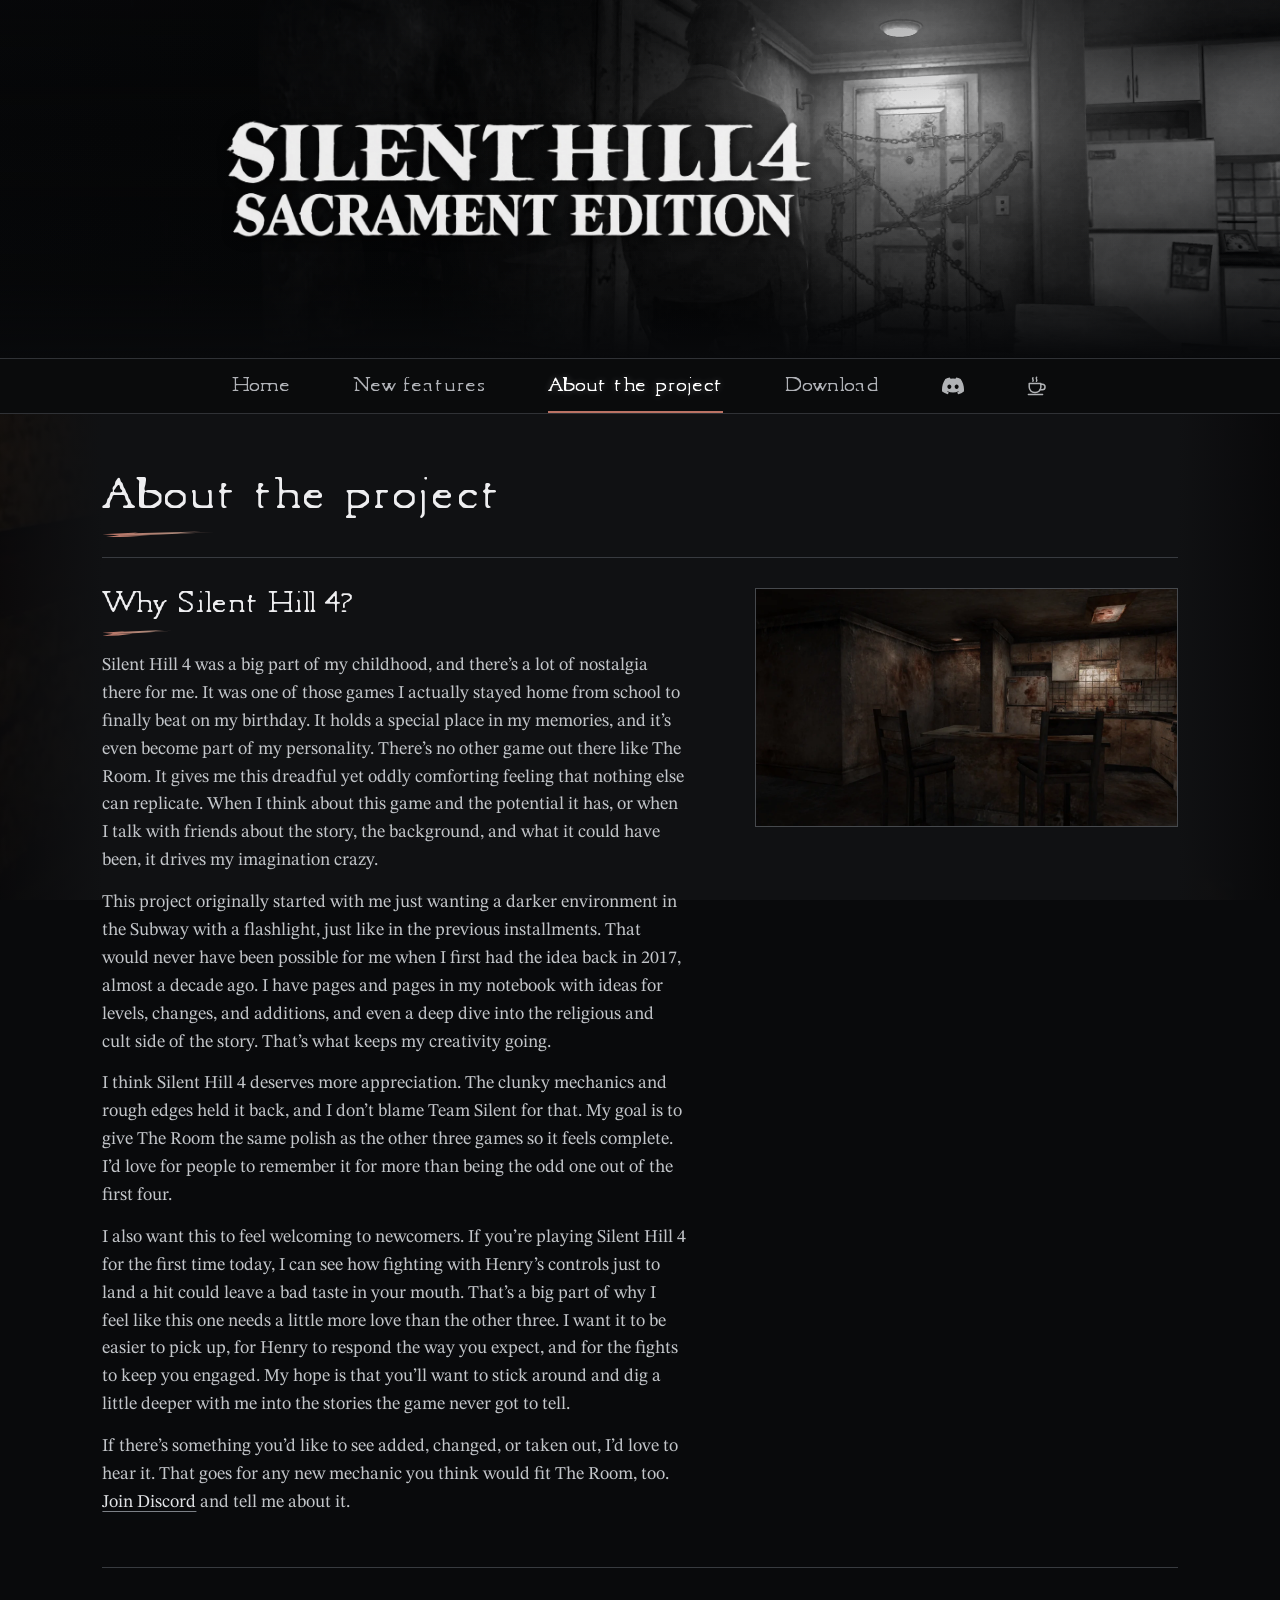
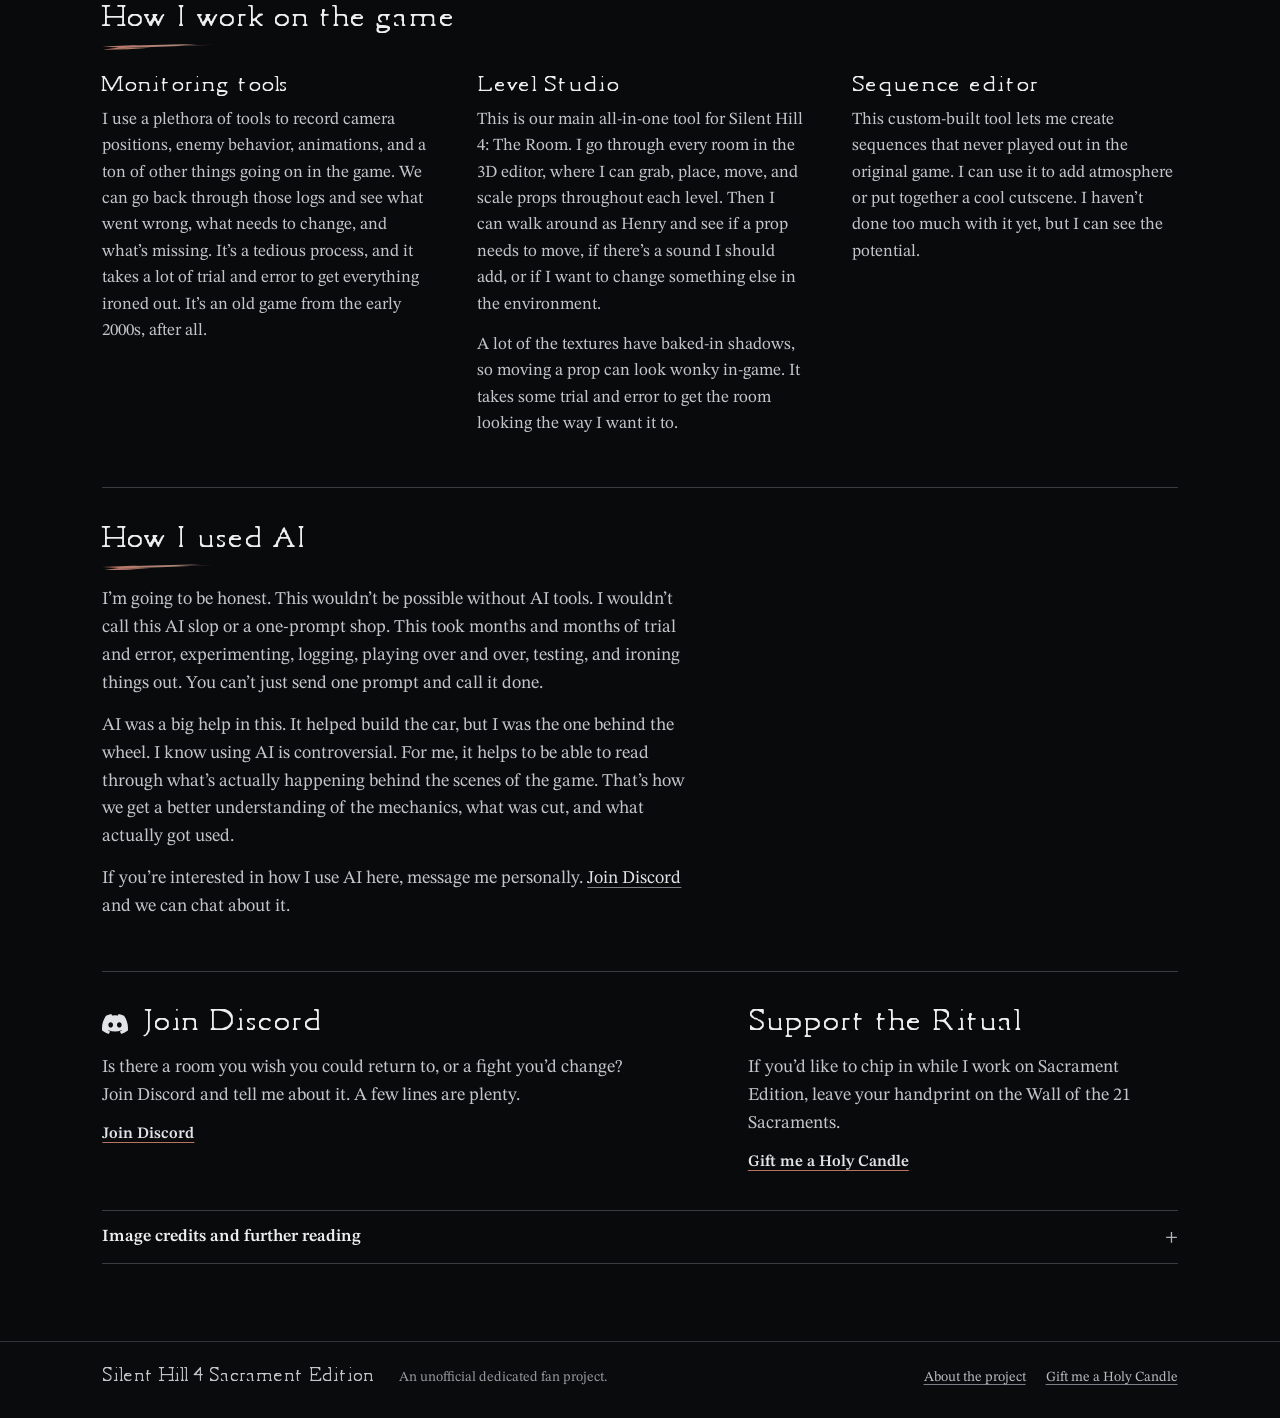
==== about.html @ 4721c33b "Publish responsive feature layouts, Christmas release date and footer links" ====
<!doctype html>
<html lang="en">
<head>
  <meta charset="utf-8">
  <meta name="viewport" content="width=device-width, initial-scale=1">
  <meta name="color-scheme" content="dark">
  <meta name="theme-color" content="#090a0c">
  <meta name="description" content="The creator’s notes on making Sacrament Edition, building Level Studio, and directing the project.">
  <title>About the project — Silent Hill 4 Sacrament Edition</title>
  <link rel="icon" href="assets/icon.png" type="image/png">
  <link rel="preload" href="assets/sh4-menu.woff2" as="font" type="font/woff2" crossorigin>
  <link rel="stylesheet" href="styles.css">
</head>
<body class="inner-page">
  <a class="skip" href="#main">Skip to content</a>
  <header class="mast">
    <div class="banner"><div class="banner-photo" aria-hidden="true"><img src="assets/door-source.webp" alt="" width="1920" height="1080" fetchpriority="high"></div>
      <a class="identity" href="index.html" aria-label="Silent Hill 4 Sacrament Edition home"><img class="title-logo" src="assets/title.webp" alt="Silent Hill 4 Sacrament Edition" width="1300" height="269"></a>
    </div>
    <nav class="top-nav" aria-label="Main navigation"><div class="wrap menu">
        <a href="index.html">Home</a>
        <a href="features.html">New features</a>
        <a href="about.html" aria-current="page">About<span class="optional">&nbsp;the project</span></a>
        <a href="download.html">Download</a>
        <a class="discord-shortcut" href="https://discord.gg/ubzuQQMsM7" aria-label="Join Discord" title="Join Discord" target="_blank" rel="noopener"><img src="assets/discord.svg" alt="" width="22" height="22"></a>
        <a class="discord-shortcut" href="https://buymeacoffee.com/sh4se" aria-label="Gift me a Holy Candle" title="Gift me a Holy Candle" target="_blank" rel="noopener"><img src="assets/coffee.svg" alt="" width="22" height="22"></a>
    </div></nav>
  </header>
<main class="content wrap" id="main" tabindex="-1">
  <header class="page-heading"><h1>About the project</h1></header>
  <section class="about-opening">
    <div><h2>Why Silent Hill 4?</h2>
      <p>Silent Hill 4 was a big part of my childhood, and there’s a lot of nostalgia there for me. It was one of those games I actually stayed home from school to finally beat on my birthday. It holds a special place in my memories, and it’s even become part of my personality. There’s no other game out there like The Room. It gives me this dreadful yet oddly comforting feeling that nothing else can replicate. When I think about this game and the potential it has, or when I talk with friends about the story, the background, and what it could have been, it drives my imagination crazy.</p>
      <p>This project originally started with me just wanting a darker environment in the Subway with a flashlight, just like in the previous installments. That would never have been possible for me when I first had the idea back in 2017, almost a decade ago. I have pages and pages in my notebook with ideas for levels, changes, and additions, and even a deep dive into the religious and cult side of the story. That’s what keeps my creativity going.</p>
      <p>I think Silent Hill 4 deserves more appreciation. The clunky mechanics and rough edges held it back, and I don’t blame Team Silent for that. My goal is to give The Room the same polish as the other three games so it feels complete. I’d love for people to remember it for more than being the odd one out of the first four.</p>
      <p>I also want this to feel welcoming to newcomers. If you’re playing Silent Hill 4 for the first time today, I can see how fighting with Henry’s controls just to land a hit could leave a bad taste in your mouth. That’s a big part of why I feel like this one needs a little more love than the other three. I want it to be easier to pick up, for Henry to respond the way you expect, and for the fights to keep you engaged. My hope is that you’ll want to stick around and dig a little deeper with me into the stories the game never got to tell.</p>
      <p>If there’s something you’d like to see added, changed, or taken out, I’d love to hear it. That goes for any new mechanic you think would fit The Room, too. <a href="https://discord.gg/ubzuQQMsM7" target="_blank" rel="noopener">Join Discord</a> and tell me about it.</p>
    </div>
    <figure><a class="enlarge" href="assets/interior.webp" title="Open larger image"><img src="assets/interior.webp" alt="A kitchen chair stands empty in Henry’s apartment." width="1280" height="720"></a></figure>
  </section>
  <section class="about-tools"><h2>How I work on the game</h2>
    <div class="tool-columns">
      <div><h3>Monitoring tools</h3>
        <p>I use a plethora of tools to record camera positions, enemy behavior, animations, and a ton of other things going on in the game. We can go back through those logs and see what went wrong, what needs to change, and what’s missing. It’s a tedious process, and it takes a lot of trial and error to get everything ironed out. It’s an old game from the early 2000s, after all.</p>
      </div>
      <div><h3>Level Studio</h3>
        <p>This is our main all-in-one tool for Silent Hill 4: The Room. I go through every room in the 3D editor, where I can grab, place, move, and scale props throughout each level. Then I can walk around as Henry and see if a prop needs to move, if there’s a sound I should add, or if I want to change something else in the environment.</p>
        <p>A lot of the textures have baked-in shadows, so moving a prop can look wonky in-game. It takes some trial and error to get the room looking the way I want it to.</p>
      </div>
      <div><h3>Sequence editor</h3>
        <p>This custom-built tool lets me create sequences that never played out in the original game. I can use it to add atmosphere or put together a cool cutscene. I haven’t done too much with it yet, but I can see the potential.</p>
      </div>
    </div>
  </section>
  <section class="ai-note" id="how-i-used-ai"><h2>How I used AI</h2>
    <p>I’m going to be honest. This wouldn’t be possible without AI tools. I wouldn’t call this AI slop or a one-prompt shop. This took months and months of trial and error, experimenting, logging, playing over and over, testing, and ironing things out. You can’t just send one prompt and call it done.</p>
    <p>AI was a big help in this. It helped build the car, but I was the one behind the wheel. I know using AI is controversial. For me, it helps to be able to read through what’s actually happening behind the scenes of the game. That’s how we get a better understanding of the mechanics, what was cut, and what actually got used.</p>
    <p>If you’re interested in how I use AI here, message me personally. <a href="https://discord.gg/ubzuQQMsM7" target="_blank" rel="noopener">Join Discord</a> and we can chat about it.</p>
  </section>
  <div class="community">
    <section id="discord" aria-labelledby="discord-heading" tabindex="-1">
      <h2 id="discord-heading"><img src="assets/discord.svg" alt="" width="26" height="26">Join Discord</h2>
      <p>Is there a room you wish you could return to, or a fight you’d change? Join Discord and tell me about it. A few lines are plenty.</p>
      <p class="link-status"><a href="https://discord.gg/ubzuQQMsM7" target="_blank" rel="noopener">Join Discord</a></p>
    </section>
    <section id="coffee" aria-labelledby="coffee-heading" tabindex="-1">
      <h2 id="coffee-heading">Support the Ritual</h2>
      <p>If you’d like to chip in while I work on Sacrament Edition, leave your handprint on the Wall of the 21 Sacraments.</p>
      <p class="link-status"><a href="https://buymeacoffee.com/sh4se" target="_blank" rel="noopener">Gift me a Holy Candle</a></p>
    </section>
  </div>
  <details class="credits"><summary>Image credits and further reading</summary><p>The photograph of Henry at the chained door and the keys used in the browser icon come from the <a href="https://www.silenthillmemories.net/sh4/walkthrough_01_room_302_en.htm" target="_blank" rel="noopener">Silent Hill Memories Room 302 archive</a> and its <a href="https://www.silenthillmemories.net/sh4/items_en.htm" target="_blank" rel="noopener">item collection</a>. The project supplied the title logo, menu lettering, gameplay captures, and development renders.</p><p>Akihiro Imamura and Akira Yamaoka discuss the missing mid-level bosses, the ghosts, melee combat and an early HUD layout in <a href="https://www.silenthillmemories.net/sh4/post_mortem_en.htm" target="_blank" rel="noopener">their March 2005 postmortem for Game Developer</a>.</p></details>
</main>
  <footer class="footer"><div class="wrap"><p>Silent Hill 4 Sacrament Edition</p><p>An unofficial dedicated fan project.</p><div class="footer-links"><a href="about.html">About the project</a><a href="https://buymeacoffee.com/sh4se" target="_blank" rel="noopener">Gift me a Holy Candle</a></div></div></footer>
<dialog class="photo-viewer" aria-label="Enlarged screenshot">
    <form method="dialog"><button autofocus aria-label="Close image preview">Close &times;</button></form>
    <img alt="">
  </dialog>
  <script src="photo-viewer.js"></script>
</body>
</html>
---- styles.css ----
@font-face {
  font-family: "SH4 Menu";
  src: url("assets/sh4-menu.woff2") format("woff2");
  font-style: normal;
  font-weight: 400;
  font-display: swap;
}
@font-face {
  font-family: "STIX Two Text";
  src: url("assets/stix-two-text.woff2") format("woff2");
  font-style: normal;
  font-weight: 400 700;
  font-display: swap;
}
:root {
  --black: #090a0c;
  --ground: #101113;
  --text: #c2c5c9;
  --white: #eeeef0;
  --muted: #a2a6ac;
  --line: #383b40;
  --focus: #d6e2f1;
  --menu: "SH4 Menu", "STIX Two Text", Georgia, serif;
  --reading: "STIX Two Text", Georgia, "Times New Roman", serif;
  color-scheme: dark;
  scrollbar-color: #686b71 #141517;
}
*, *::after, *::before { box-sizing: border-box; }
html { scroll-padding-block-start: 18px; background: var(--black); }
body { background: var(--ground); color: var(--text); margin: 0; font: 400 18px/1.55 var(--reading); font-synthesis: none; }
h1, h2, h3, h4, p, figure { margin: 0; }
h1, h2, h3, h4, .menu, .menu-heading, .thumbnails span { color: var(--white); font-family: var(--menu); font-style: normal; font-weight: 400; }
h1 { font-size: clamp(31px,3.25vw,45px); line-height: 1.22; }
h2 { font-size: clamp(24px,2.15vw,30px); line-height: 1.27; }
h3 { font-size: 21px; line-height: 1.35; }
p + p { margin-top: 14px; }
a { color: #e1e3e6; text-underline-offset: .22em; text-decoration-color: #7c8086; }
a:hover, summary:hover { color: white; text-decoration-color: #f5f6f7; }
a, summary { cursor: pointer; }
a:focus-visible, summary:focus-visible { outline: 2px solid var(--focus); outline-offset: 4px; }
main:focus { outline: none; }
img { display: block; max-width: 100%; }
::selection { background: #c9ccd1; color: #111214; }
.wrap { width: min(1150px, calc(100% - clamp(38px,10vw,150px))); margin-inline: auto; }
.skip { position: absolute; z-index: 5; top: -80px; left: 12px; padding: 9px 18px; background: var(--white); color: var(--black); }
.skip:focus { top: 10px; }
.mast { background: var(--black); }
.banner { isolation: isolate; overflow: hidden; position: relative; display: grid; place-items: center; height: clamp(295px,28vw,420px); background: #090a0b; }
.banner::before, .banner::after, .banner-photo { position: absolute; inset: 0; pointer-events: none; z-index: -1; }
.banner::before { content: ""; background: center 49% / cover url("assets/interior.webp"); filter: grayscale(1) contrast(1.18) brightness(.53); opacity: .68; }
.banner-photo { inset: 0 -2% 0 33%; mask-image: linear-gradient(90deg,transparent,black 24%); }
.banner-photo img { width: 100%; height: 100%; object-fit: cover; object-position: 51% 47%; filter: grayscale(1) contrast(1.11) brightness(1.31); }
.banner::after { content: ""; background: linear-gradient(0deg,#08090b 0%,rgba(8,9,11,.23) 21%,transparent 63%,rgba(8,9,11,.29)), linear-gradient(90deg,rgba(7,8,10,.73),rgba(8,9,11,.24) 34%,rgba(7,8,10,.05) 74%,rgba(8,9,11,.48)); }
.identity { display: block; width: min(46%,610px); margin-right: 19%; line-height: 0; }
.title-logo { width: 100%; height: auto; opacity: .94; filter: drop-shadow(0 2px 7px #000); }
.top-nav { background: #0a0b0c; border-block: 1px solid #303236; }
.menu { min-height: 54px; display: flex; justify-content: center; align-items: stretch; column-gap: clamp(10px,3vw,55px); }
.menu a { position: relative; display: flex; align-items: center; justify-content: center; text-align: center; padding: 6px 12px; color: #b0b2b7; font-size: 19px; line-height: 1.25; text-decoration: none; white-space: nowrap; }
.menu a:hover, .menu a[aria-current] { color: #fff; text-shadow: 0 0 7px #d7d9de55; }
.menu a[aria-current]::after { position: absolute; content: ""; bottom: 0; left: 12px; right: 12px; height: 2px; background: #c9ccd0; }
.menu .discord-shortcut { padding-inline: 12px; }
.discord-shortcut img { opacity: .78; }
.discord-shortcut:hover img, .discord-shortcut:focus-visible img { opacity: 1; }
.content { padding-block: clamp(34px,4.4vw,66px) clamp(50px,6vw,94px); }
.overview, .about-opening, .release { display: grid; grid-template-columns: minmax(0,1.16fr) minmax(0,.84fr); gap: clamp(36px,5.3vw,88px); align-items: start; }
.overview h2, .about-opening h2, .release h2, .ai-note h2, .faq h2 { margin-bottom: 16px; }
.overview figure { margin-top: 2px; }
.overview p, .about-opening p, .release p, .ai-note p, .page-heading p { max-width: 66ch; }
figure img, .thumbnails img { background: #17181a; border: 1px solid #46494d; width: 100%; height: auto; object-fit: cover; }
figcaption { color: var(--muted); font-size: 14px; line-height: 1.4; padding-top: 8px; }
.room-shot img { aspect-ratio: 1.63; }
.page-links { display: flex; flex-wrap: wrap; gap: 5px 22px; margin-top: 17px; }
.page-links a { display: inline-flex; min-height: 34px; align-items: center; font-size: 16px; }
.home-index, .about-tools, .ai-note, .faq { border-top: 1px solid var(--line); margin-top: clamp(34px,3.9vw,58px); padding-top: clamp(23px,2.7vw,40px); }
.home-index h2, .about-tools h2 { margin-bottom: 21px; }
.thumbnails { display: grid; grid-template-columns: repeat(3,minmax(0,1fr)); gap: clamp(15px,2.3vw,36px); }
.thumbnails a { text-decoration: none; }
.thumbnails img { aspect-ratio: 1.95; }
.thumbnails span { display: inline-block; margin-top: 9px; font-size: 21px; line-height: 1.3; }
.thumbnails a:hover img { border-color: #c2c6ca; }
.thumbnails a:hover span { text-decoration: underline; text-underline-offset: .23em; }
.page-heading { border-bottom: 1px solid var(--line); margin-bottom: 30px; padding-bottom: 20px; }
.page-heading p { margin-top: 12px; }
.archive-layout { display: grid; grid-template-columns: minmax(147px,190px) minmax(0,1fr); gap: clamp(33px,4.5vw,72px); }
.chapter-nav { position: sticky; top: 20px; max-height: calc(100vh - 40px); overflow-y: auto; border-right: 1px solid var(--line); padding: 5px 17px 5px 5px; }
.menu-heading { font-size: 20px; margin-bottom: 7px; }
.chapter-nav a { display: block; padding: 5px 0; color: #bcbfc4; font-size: 16px; }
.chapter-nav a:hover { color: white; }
.feature-chapter + .feature-chapter { margin-top: 33px; padding-top: 30px; border-top: 1px solid var(--line); }
.feature-chapter h2 { margin-bottom: 20px; }
.chapter-intro { max-width: 66ch; margin-bottom: 22px; }
#worlds .feature-lead:last-child { margin-bottom: 0; }
.feature-entries + .feature-entries { margin-top: 22px; }
.feature-lead, .feature-entries { display: grid; grid-template-columns: repeat(2,minmax(0,1fr)); gap: 22px clamp(24px,2.7vw,40px); align-items: start; }
.feature-lead { margin-bottom: 22px; }
.lead-copy .feature-item + .feature-item { margin-top: 20px; }
.feature-item h3, .feature-item h4 { margin-bottom: 6px; font-size: 19px; line-height: 1.35; }
.boss-group > h3 { margin-bottom: 14px; }
.boss-group + .boss-group { margin-top: 26px; }
.upcoming-fights > p { margin-bottom: 8px; font-size: 17px; }
.planned-fight { display: flex; flex-wrap: wrap; align-items: baseline; justify-content: space-between; gap: 2px 12px; border-top: 1px solid var(--line); padding-block: 6px; }
.planned-fight h4 { font-size: 18px; line-height: 1.35; }
.planned-fight p { color: var(--muted); font-size: 15px; }
.discord-callout { max-width: 56ch; margin-top: 14px; padding: 14px 16px; background: #17191c; border-block: 1px solid var(--line); }
.discord-callout p { font-size: 17px; }
.discord-callout a { display: inline-flex; gap: 9px; align-items: center; min-height: 44px; font: 18px/1.3 var(--menu); }
.discord-callout a img { flex: none; }
.discord-callout small { display: block; color: var(--muted); font-size: 14px; }
.feature-quote { margin: 16px 0 0; padding: 10px 14px; border-left: 2px solid #747982; background: #141619; }
.feature-quote blockquote { margin: 0; }
.feature-quote figcaption { padding-top: 6px; }
h3 + .feature-quote { margin-top: 0; margin-bottom: 10px; }
.feature-item p, .upcoming-list { font-size: 17px; }
.feature-item .feature-source { margin-top: 9px; color: var(--muted); font-size: 16px; }
.feature-item .shot { margin-top: 14px; }
.shot img { aspect-ratio: 1.8; }
#story h3 + .shot { margin: 10px 0 14px; }
.feature-chapter .shot + .feature-quote, .feature-chapter .shot + details { margin-top: 14px; }
#classic .shot img { aspect-ratio: auto; }
@media (min-width: 961px) {
  #menus-and-hud .feature-lead > .shot { grid-column: 2; grid-row: 1 / span 2; }
}
#final-boss .shot img { object-position: 59% center; }
#eileen .shot img { object-position: 70% center; }
.upcoming-list { margin: 0; padding-left: 1.25em; }
.upcoming-list li + li { margin-top: 7px; }
.tool-columns { display: grid; grid-template-columns: repeat(3,minmax(0,1fr)); gap: clamp(25px,3.8vw,62px); }
.tool-columns h3 { margin-bottom: 8px; }
.tool-columns p { font-size: 17px; }
.community { display: grid; grid-template-columns: minmax(0,1.15fr) minmax(0,.85fr); gap: clamp(28px,5vw,76px); margin-top: clamp(34px,3.9vw,58px); padding-top: clamp(23px,2.7vw,40px); border-top: 1px solid var(--line); }
.community section { scroll-margin-top: 16px; }
.community section:focus-visible { outline: 1px solid var(--focus); outline-offset: 6px; }
.community h2 { display: flex; align-items: center; gap: 13px; margin-bottom: 13px; }
.community h2 img { flex: none; }
.community p { max-width: 60ch; }
.community .link-status { color: var(--muted); font-size: 16px; margin-top: 12px; }
.credits { margin-top: 35px; }
details { border-top: 1px solid var(--line); }
details:last-child { border-bottom: 1px solid var(--line); }
summary { display: flex; align-items: center; justify-content: space-between; gap: 19px; padding: 13px 0; color: var(--white); list-style: none; font-size: 17px; }
summary::-webkit-details-marker { display: none; }
summary::after { content: "+"; font: 18px/1 var(--reading); color: #b3b8be; }
details[open] > summary::after { content: "−"; }
details p { max-width: 75ch; margin-top: 0; margin-bottom: 15px; }
.faq { max-width: 790px; }
.footer { border-top: 1px solid #303236; background: #0a0b0c; color: #96999f; }
.footer .wrap { padding-block: 23px 29px; display: flex; flex-wrap: wrap; align-items: baseline; gap: 5px 25px; font-size: 14px; }
.footer p:first-child { font: 17px/1.35 var(--menu); color: #c3c5ca; }
.footer p { margin: 0; }
.footer-links { display: flex; flex-wrap: wrap; column-gap: 20px; margin-left: auto; }
.footer a { color: #b8bac0; }
@media (min-width: 1700px) {
  .banner-photo { inset-inline: 31% 4%; mask-image: linear-gradient(90deg,transparent,black 20%,black 84%,transparent); }
}
@media (max-width: 960px) {
  .archive-layout { grid-template-columns: 155px minmax(0,1fr); gap: 30px; }
  .feature-lead, .feature-entries { grid-template-columns: 1fr; gap: 18px; }
  .feature-chapter .shot { width: 100%; }
  .overview, .about-opening, .release { gap: 32px; }
}
@media (max-width: 700px) {
  body { font-size: 17px; }
  .wrap { width: calc(100% - 38px); }
  .banner { height: clamp(215px,46vw,310px); }
  .banner-photo { inset-inline: 2% -5%; mask-image: linear-gradient(90deg,transparent,black 23%); }
  .banner-photo img { object-position: 52% 36%; }
  .banner::after { background: linear-gradient(0deg,#08090b 1%,rgba(8,9,11,.69) 26%,transparent 77%),linear-gradient(90deg,rgba(8,9,11,.5),transparent 84%); }
  .identity { width: min(75%,395px); margin: 0; align-self: end; margin-bottom: 28px; }
  .menu { width: calc(100% - 22px); min-height: 48px; column-gap: 2px; justify-content: space-evenly; }
  .menu a { font-size: 15.5px; padding-inline: 5px; }
  .menu a[aria-current]::after { left: 4px; right: 4px; }
  .menu .optional { display: none; }
  .menu .discord-shortcut { min-width: 30px; padding-inline: 3px; }
  .discord-shortcut img { width: 19px; height: 19px; }
  .content { padding-top: 29px; }
  .overview, .about-opening, .release, .tool-columns { grid-template-columns: 1fr; gap: 22px; }
  .room-shot, .about-opening figure, .release figure { max-width: 530px; }
  .room-shot img { aspect-ratio: 1.79; }
  .thumbnails { grid-template-columns: 1fr; gap: 15px; }
  .thumbnails a { display: flex; align-items: center; gap: 14px; }
  .thumbnails img { width: 38%; max-width: 175px; }
  .thumbnails span { margin-top: 0; font-size: 20px; }
  .community { grid-template-columns: 1fr; gap: 23px; }
  .community section + section { border-top: 1px solid var(--line); padding-top: 23px; }
  .archive-layout { display: block; }
  .chapter-nav { position: static; max-height: none; overflow: visible; display: grid; grid-template-columns: repeat(2,minmax(0,1fr)); gap: 0 14px; border: 0; border-bottom: 1px solid var(--line); padding: 0 0 13px; margin-bottom: 23px; }
  .menu-heading { grid-column: 1 / -1; margin-bottom: 3px; }
  .chapter-nav a { min-height: 34px; line-height: 1.35; }
  .page-heading { margin-bottom: 22px; }
  .about-tools, .home-index, .ai-note, .faq { margin-top: 29px; }
  .footer .wrap { display: block; }
  .footer p + p { margin: 4px 0; }
  .footer a { display: inline-flex; padding-block: 5px; }
}
@media (max-width: 389px) {
  .menu { width: calc(100% - 8px); column-gap: 0; }
  .menu a { font-size: 13px; padding-inline: 2px; }
}
@media (forced-colors: active) {
  :root { scrollbar-color: auto; }
  .banner { forced-color-adjust: none; }
  .menu a[aria-current] { outline: 1px solid LinkText; }
}

.enlarge { display: block; cursor: zoom-in; }
.enlarge:focus-visible { outline: 2px solid currentColor; outline-offset: 3px; }
.arena-gallery { margin-top: 14px; display: grid; grid-template-columns: repeat(2, minmax(0, 1fr)); gap: 10px; }
.arena-gallery .shot { margin: 0; }
.arena-gallery .shot:first-child { grid-column: 1 / -1; }

.photo-viewer { position: fixed; inset: 0; margin: auto; padding: 0; border: 0; background: transparent; color: #eee; max-width: 96vw; max-height: 96vh; }
.photo-viewer::backdrop { background: rgba(3, 4, 5, .94); }
.photo-viewer img { display: block; width: auto; height: auto; max-width: 94vw; max-height: calc(92vh - 48px); object-fit: contain; }
.photo-viewer form { display: flex; justify-content: flex-end; margin: 0; }
.photo-viewer button { cursor: pointer; background: #141517; color: #eee; font: inherit; padding: 8px 16px; border: 1px solid #747478; min-height: 44px; }
html:has(.photo-viewer[open]) { overflow: hidden; }

@media (min-width: 961px) {
  #combat #weapon-upgrades { grid-column: 1; grid-row: 2; }
  #combat #shotgun { grid-column: 2; grid-row: 1; }
}

/* Echo the candlelit hallway in the margins while keeping the text on solid ground. */
:root { --ritual: #ba7264; }
.content h1, .content h2, .thumbnails span { text-wrap: balance; }
.page-links a, .community p a, .feature-source a, summary { font-weight: 600; }
.page-links a, .community p a, .feature-source a {
  text-decoration-color: var(--ritual);
  text-decoration-thickness: .09em;
}
.page-heading h1::after,
.content :is(.overview, .home-index, .feature-chapter, .about-opening, .about-tools, .ai-note, .release, .faq) h2::after {
  content: "";
  display: block;
  width: clamp(4rem, 12%, 7rem);
  height: 6px;
  margin-top: .24em;
  background: linear-gradient(100deg, var(--ritual), #ac8778 63%, #69514c);
  clip-path: polygon(0 46%, 32% 20%, 28% 31%, 88% 0, 67% 29%, 100% 15%, 51% 52%, 12% 73%, 43% 65%, 23% 91%, 0 100%, 15% 62%);
}
.menu a[aria-current]::after { background: var(--ritual); }
.feature-quote { border-left-color: var(--ritual); }
.enlarge:hover img, .enlarge:focus-visible img { border-color: var(--ritual); }

@media (min-width: 1250px) {
  .wrap { width: min(84%, 88rem); }
  body {
    background-image:
      linear-gradient(90deg, rgba(12,12,14,.74), var(--ground) max(8%, calc(50% - 45rem)),
        var(--ground) min(92%, calc(50% + 45rem)), rgba(12,12,14,.74)),
      url("assets/joseph-apartment-hallway.webp");
    background-size: cover;
    background-position: center;
    background-attachment: fixed;
  }
  .overview-copy, .about-opening p, .feature-item p { max-width: 68ch; }
}
@media (min-width: 701px) and (max-width: 850px) {
  .menu { column-gap: 6px; }
  .menu a { padding-inline: 8px; }
  .tool-columns { grid-template-columns: 1fr; }
  .tool-columns p { max-width: 65ch; }
}
@media (max-width: 470px) {
  .menu {
    display: grid;
    grid-template-columns: minmax(0,1fr) minmax(0,1.45fr) 44px;
    width: calc(100% - 32px);
    max-width: 24rem;
    column-gap: 8px;
  }
  .menu a { min-height: 44px; font-size: 16px; }
  .menu .discord-shortcut { grid-column: 3; }

  .menu .discord-shortcut:nth-last-child(2) { grid-row: 1; }
  .menu .discord-shortcut:last-child { grid-row: 2; }
}

/* Keep the menu lettering and reading type in proportion on large displays. */
@media (min-width: 1440px) {
  :root { --reading-size: clamp(18px, calc(12px + .42vw), 24px); }
  body { font-size: var(--reading-size); }
  .feature-item p, .tool-columns p, .discord-callout p, summary,
  .upcoming-fights > p { font-size: calc(var(--reading-size) - 1px); }
  .page-links a, .chapter-nav a, .feature-item .feature-source { font-size: calc(var(--reading-size) - 2px); }
  h2 { font-size: clamp(30px, 1.9vw, 40px); }
  h1 { font-size: clamp(45px, 2.8vw, 60px); }
  .feature-item h3, .feature-item h4, .menu a { font-size: clamp(19px, 1.18vw, 25px); }
}

@keyframes hallway-emerges {
  from { opacity: .64; transform: scale(1.025); }
  to { opacity: 1; transform: scale(1); }
}
@keyframes title-in-the-light {
  0% { opacity: .58; transform: translateY(4px); }
  58% { opacity: 1; filter: drop-shadow(0 0 6px #efdec388); }
  100% { opacity: .94; transform: translateY(0); filter: drop-shadow(0 2px 7px #000); }
}
@keyframes print-emerges {
  from { opacity: .76; transform: translateY(8px); }
  to { opacity: 1; transform: translateY(0); }
}
@media (prefers-reduced-motion: no-preference) {
  .banner-photo img { animation: hallway-emerges 1.4s ease-out; }
  .title-logo { animation: title-in-the-light 1.6s ease-out; }
  @supports (animation-timeline: view()) {
    .shot, .room-shot, .thumbnails a {
      animation: print-emerges linear both;
      animation-timeline: view();
      animation-range: entry 0% entry 65%;
    }
  }
  @media (hover: hover) {
    .enlarge img { transition: border-color .25s, box-shadow .25s; }
    .enlarge:hover img { box-shadow: 0 0 16px #ba72642b; }
  }
}
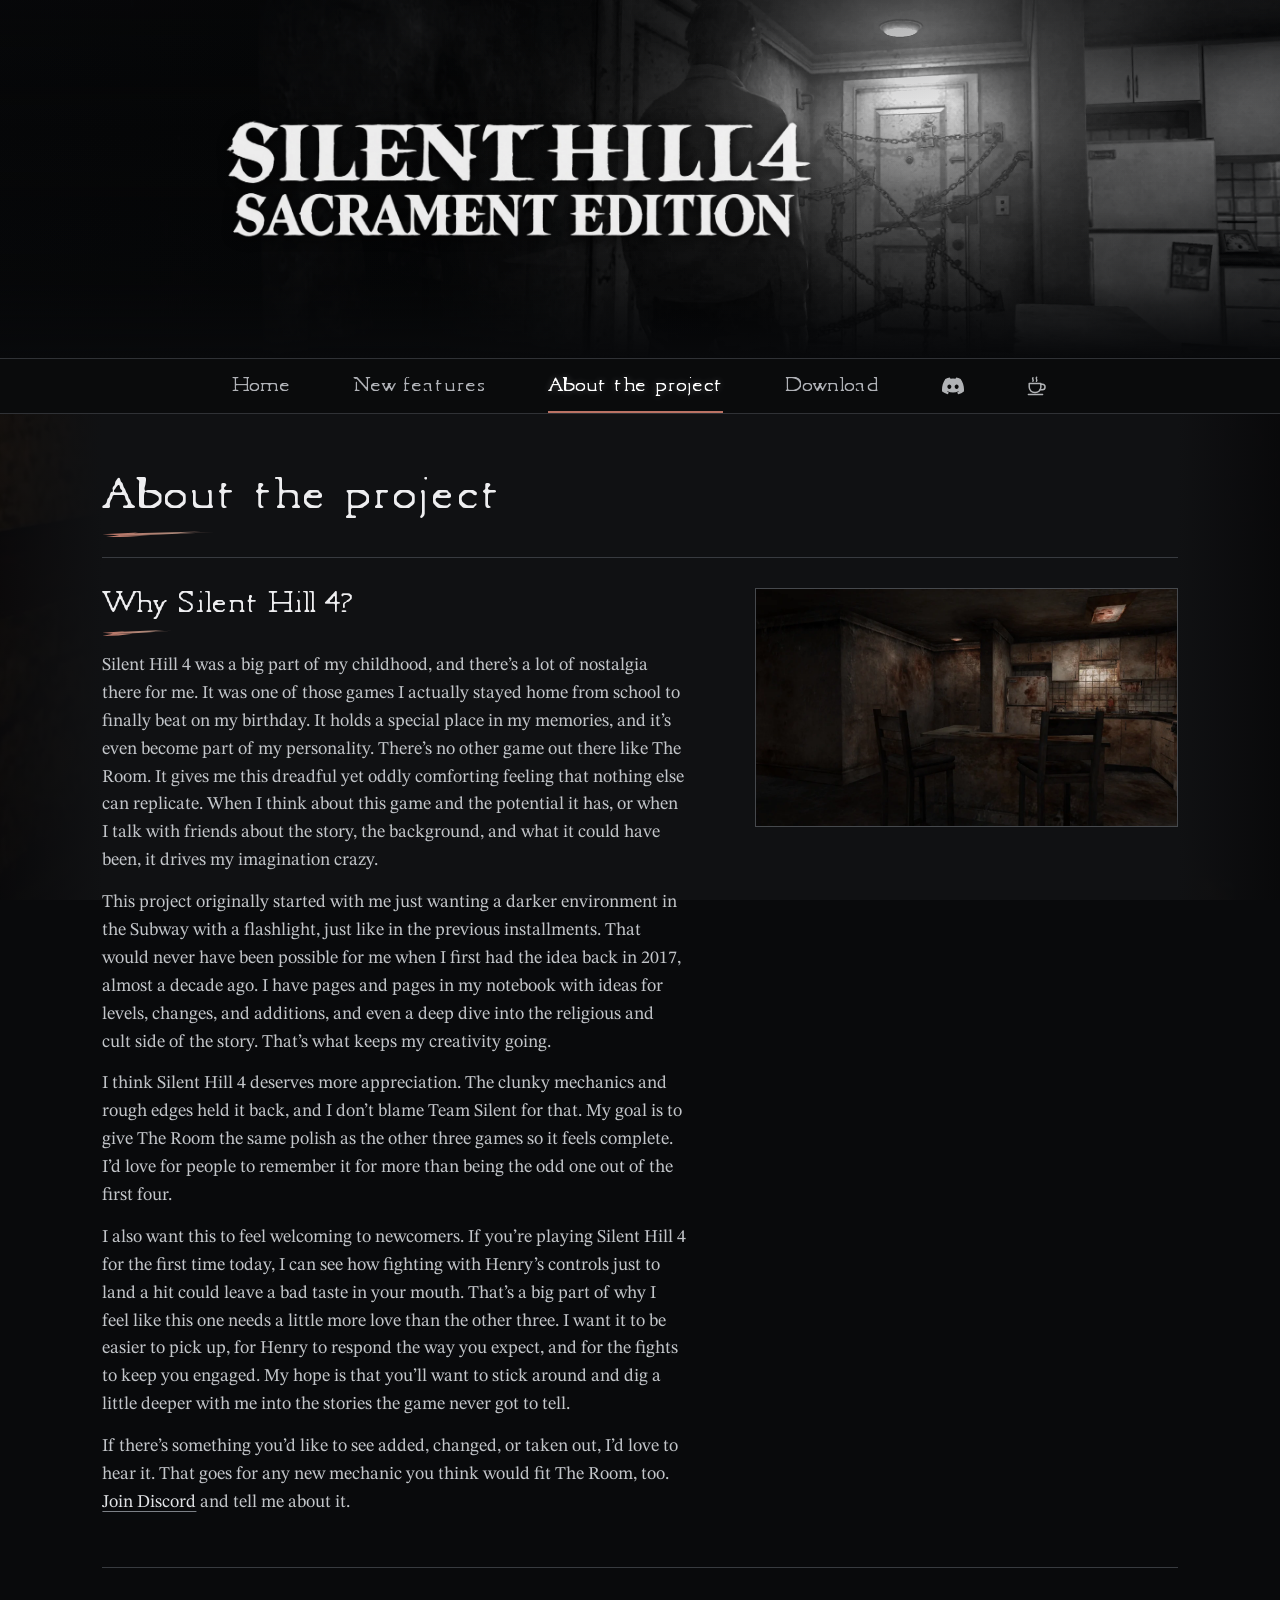
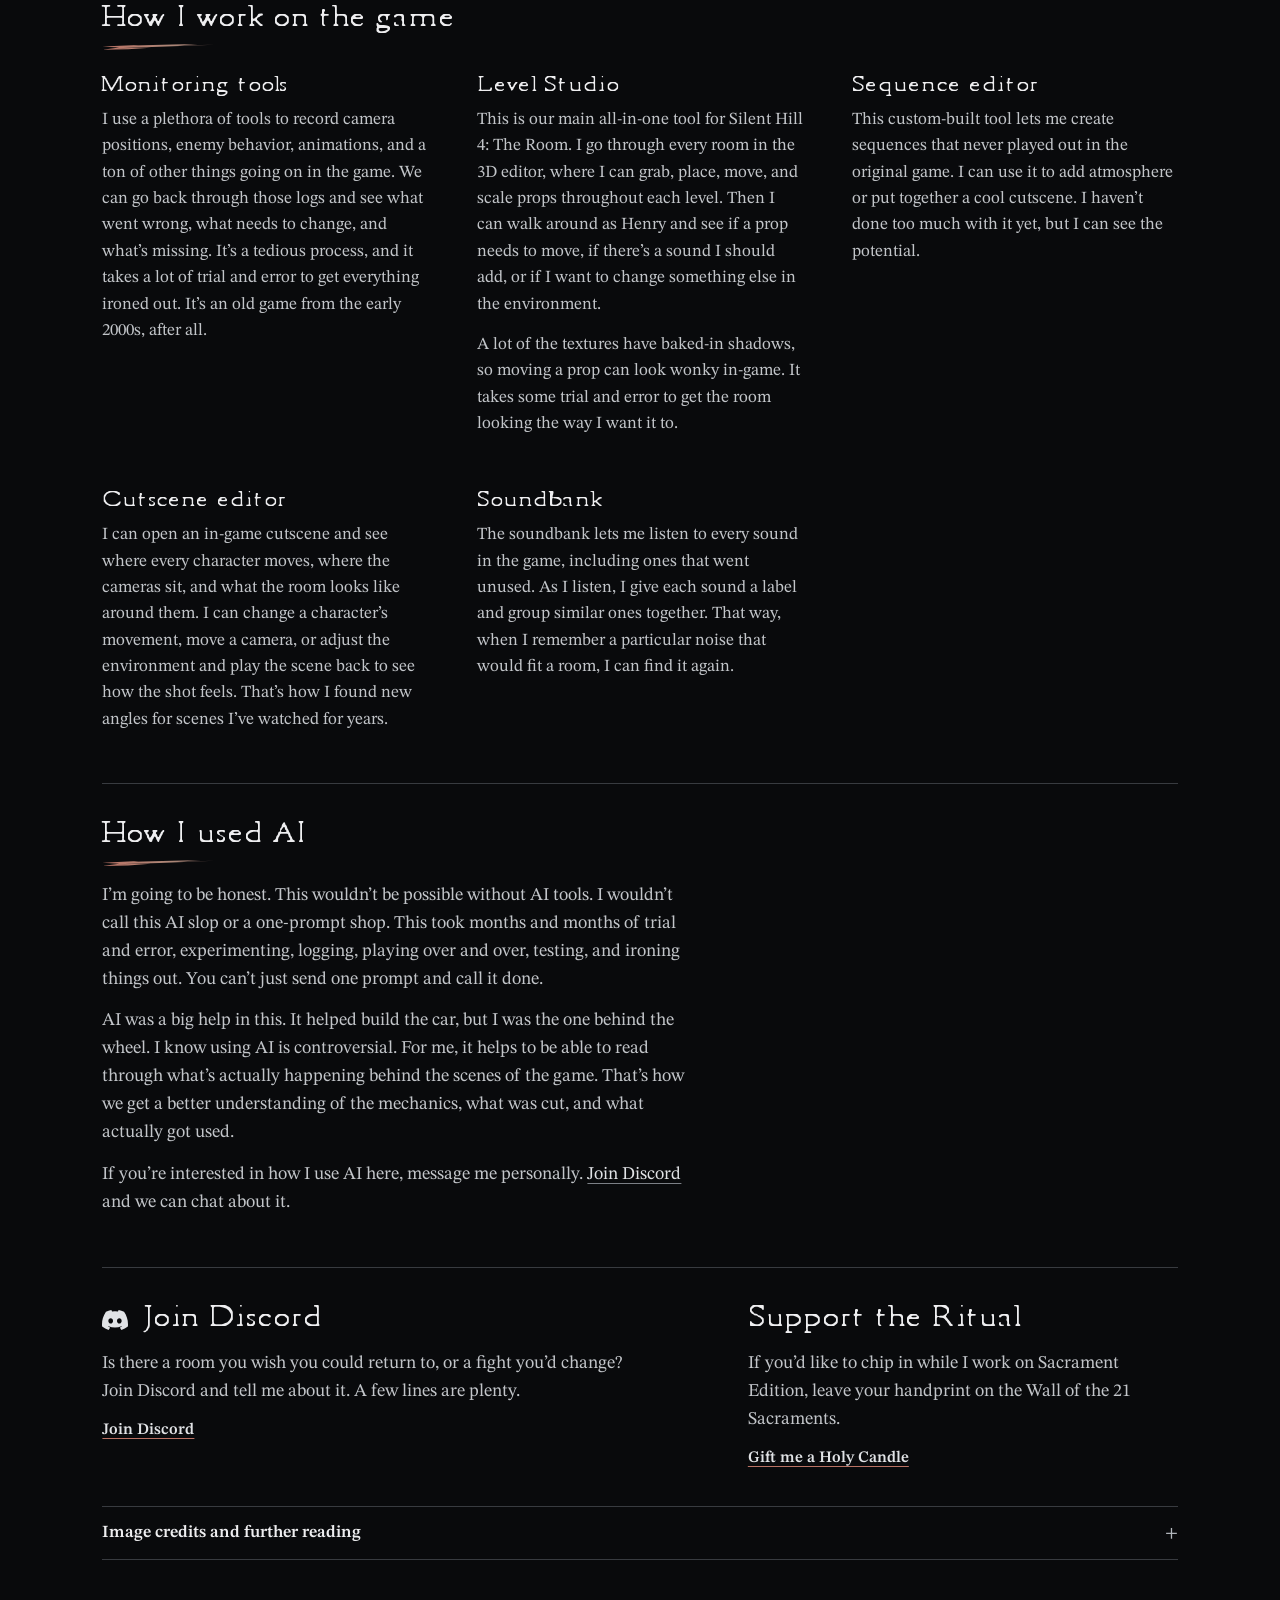
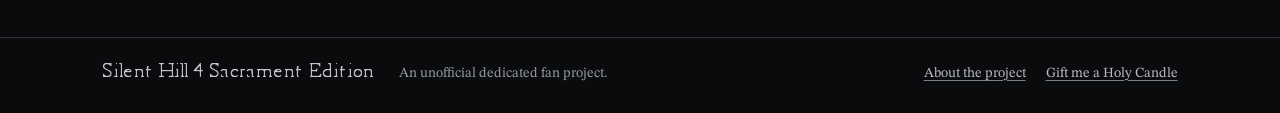
==== commit 1d293ff3: "Add cutscene editor and soundbank to About" ====
--- a/about.html
+++ b/about.html
@@ -50,6 +50,12 @@
       <div><h3>Sequence editor</h3>
         <p>This custom-built tool lets me create sequences that never played out in the original game. I can use it to add atmosphere or put together a cool cutscene. I haven’t done too much with it yet, but I can see the potential.</p>
       </div>
+      <div><h3>Cutscene editor</h3>
+        <p>I can open an in-game cutscene and see where every character moves, where the cameras sit, and what the room looks like around them. I can change a character’s movement, move a camera, or adjust the environment and play the scene back to see how the shot feels. That’s how I found new angles for scenes I’ve watched for years.</p>
+      </div>
+      <div><h3>Soundbank</h3>
+        <p>The soundbank lets me listen to every sound in the game, including ones that went unused. As I listen, I give each sound a label and group similar ones together. That way, when I remember a particular noise that would fit a room, I can find it again.</p>
+      </div>
     </div>
   </section>
   <section class="ai-note" id="how-i-used-ai"><h2>How I used AI</h2>
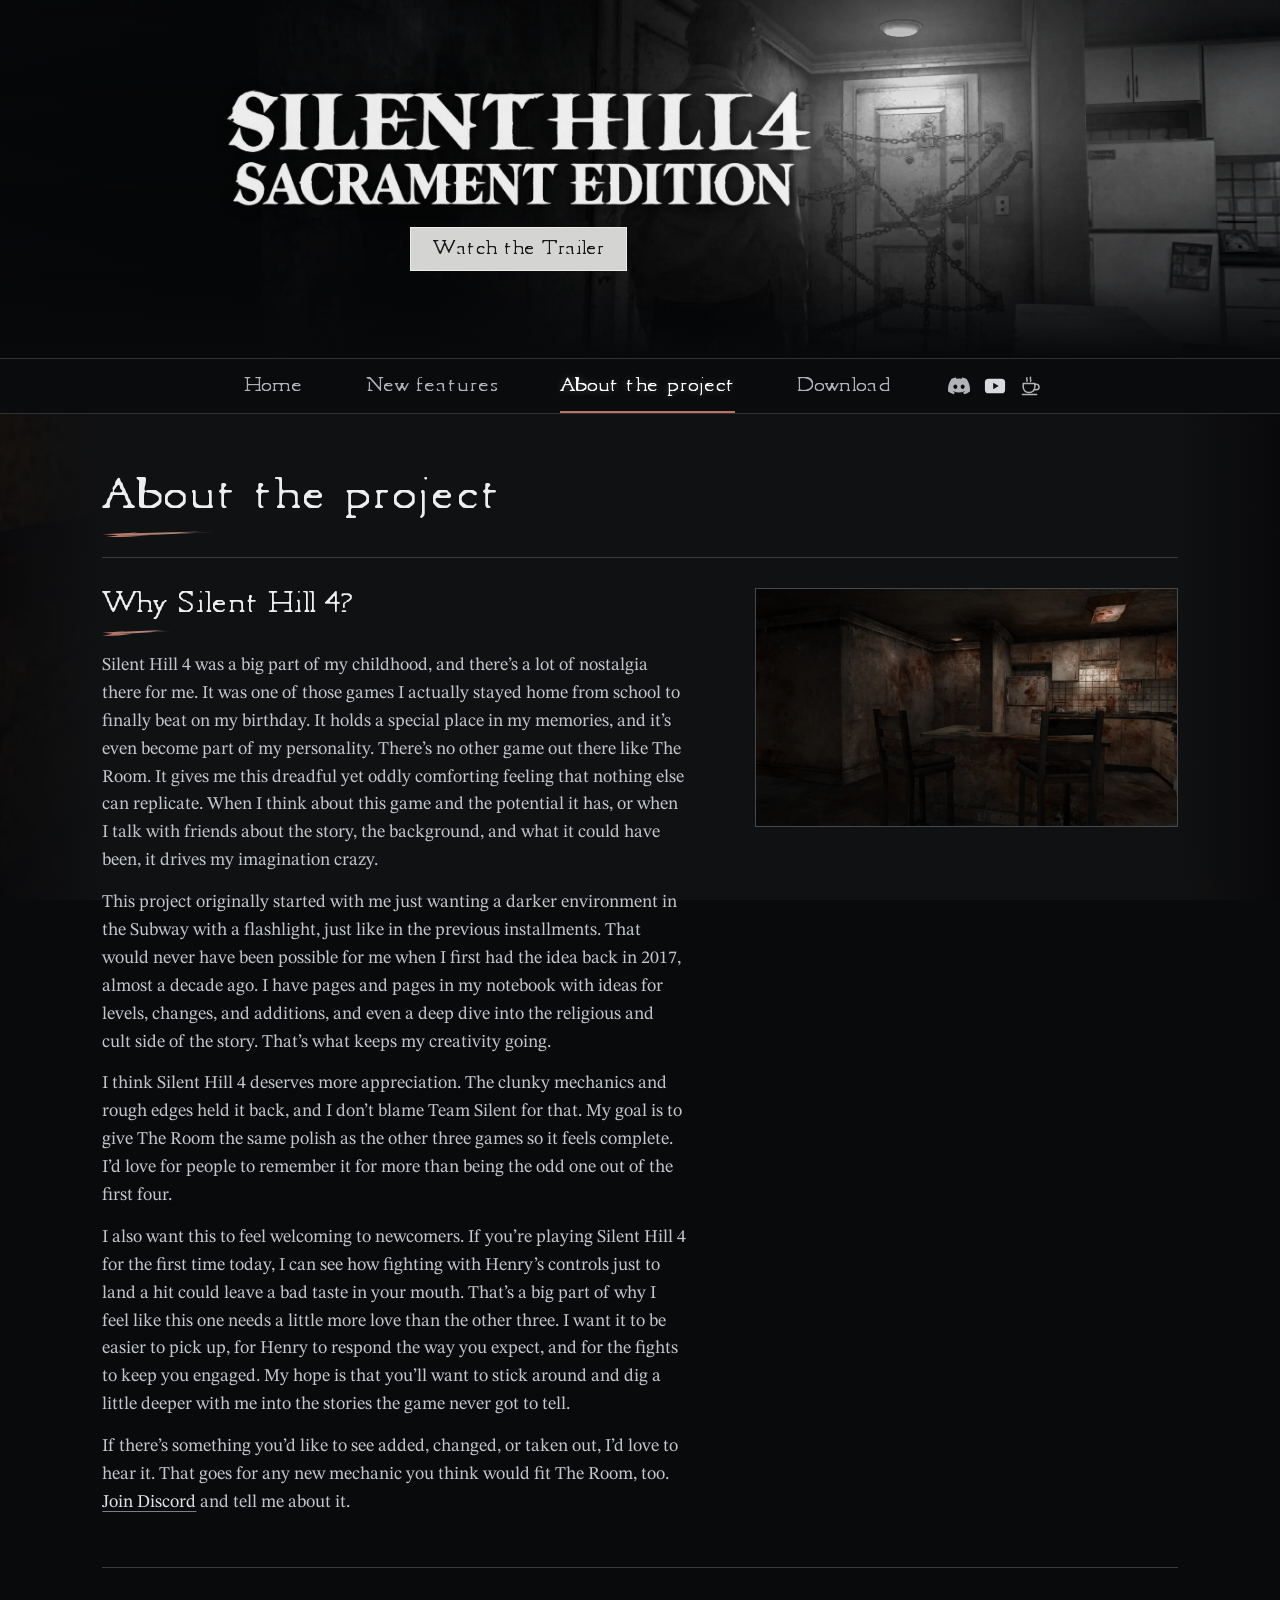
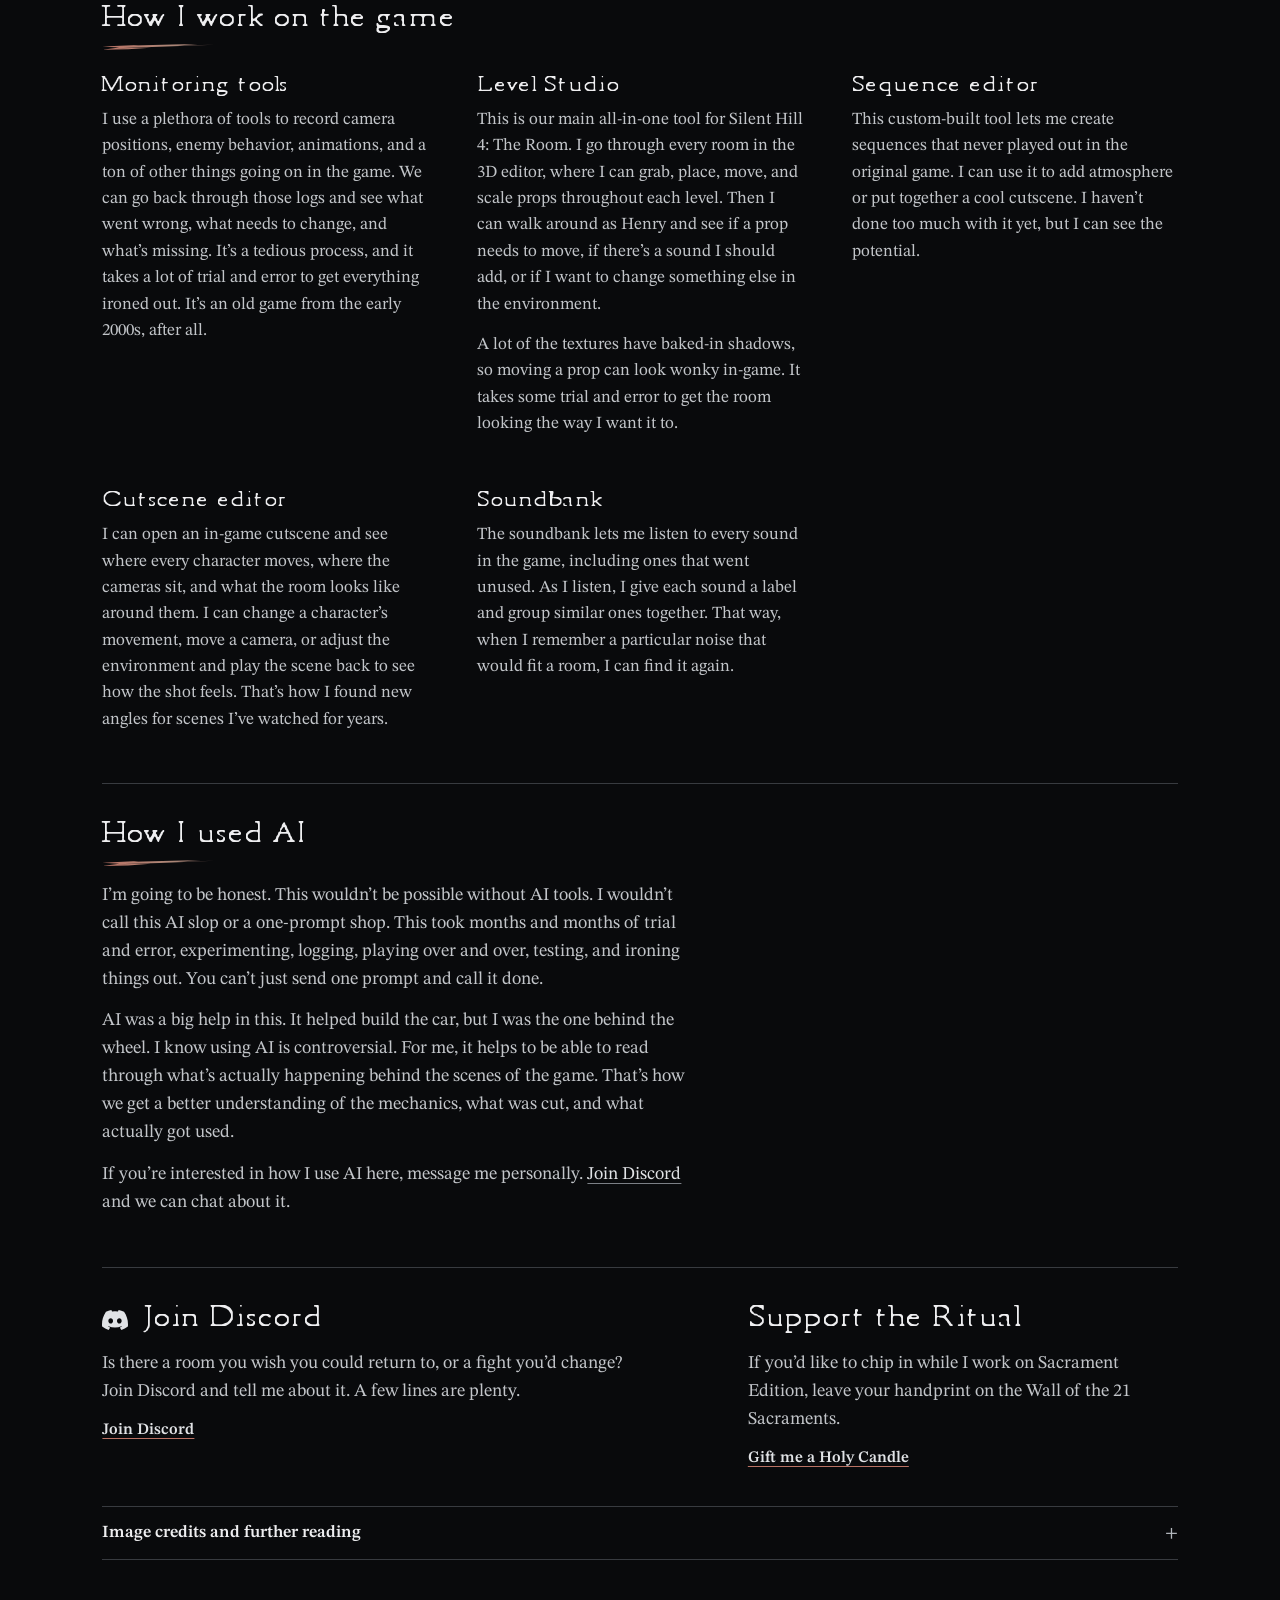
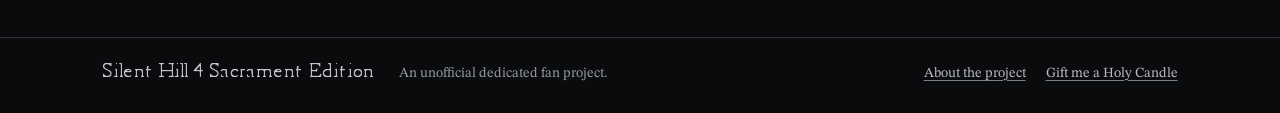
==== commit 6e5b4760: "Update trailer layout and shared navigation" ====
--- a/about.html
+++ b/about.html
@@ -15,15 +15,21 @@
   <a class="skip" href="#main">Skip to content</a>
   <header class="mast">
     <div class="banner"><div class="banner-photo" aria-hidden="true"><img src="assets/door-source.webp" alt="" width="1920" height="1080" fetchpriority="high"></div>
-      <a class="identity" href="index.html" aria-label="Silent Hill 4 Sacrament Edition home"><img class="title-logo" src="assets/title.webp" alt="Silent Hill 4 Sacrament Edition" width="1300" height="269"></a>
+      <div class="banner-links">
+        <a class="identity" href="index.html" aria-label="Silent Hill 4 Sacrament Edition home"><img class="title-logo" src="assets/title.webp" alt="Silent Hill 4 Sacrament Edition" width="1300" height="269"></a>
+        <a class="trailer-button" href="https://youtu.be/lB1ih4x9q1Q" target="_blank" rel="noopener">Watch the Trailer</a>
+      </div>
     </div>
     <nav class="top-nav" aria-label="Main navigation"><div class="wrap menu">
         <a href="index.html">Home</a>
         <a href="features.html">New features</a>
         <a href="about.html" aria-current="page">About<span class="optional">&nbsp;the project</span></a>
         <a href="download.html">Download</a>
-        <a class="discord-shortcut" href="https://discord.gg/ubzuQQMsM7" aria-label="Join Discord" title="Join Discord" target="_blank" rel="noopener"><img src="assets/discord.svg" alt="" width="22" height="22"></a>
-        <a class="discord-shortcut" href="https://buymeacoffee.com/sh4se" aria-label="Gift me a Holy Candle" title="Gift me a Holy Candle" target="_blank" rel="noopener"><img src="assets/coffee.svg" alt="" width="22" height="22"></a>
+        <div class="social-links">
+          <a class="discord-shortcut" href="https://discord.gg/ubzuQQMsM7" aria-label="Join Discord" title="Join Discord" target="_blank" rel="noopener"><img src="assets/discord.svg" alt="" width="22" height="22"></a>
+          <a class="discord-shortcut" href="https://youtu.be/lB1ih4x9q1Q" aria-label="Watch on YouTube" title="Watch on YouTube" target="_blank" rel="noopener"><svg width="22" height="22" aria-hidden="true" xmlns="http://www.w3.org/2000/svg" viewBox="0 0 24 24"><rect x="1" y="4" width="22" height="16" rx="4" fill="#d9dade"/><path d="M10 8.5v7l6-3.5z" fill="#101113"/></svg></a>
+          <a class="discord-shortcut" href="https://buymeacoffee.com/sh4se" aria-label="Gift me a Holy Candle" title="Gift me a Holy Candle" target="_blank" rel="noopener"><img src="assets/coffee.svg" alt="" width="22" height="22"></a>
+        </div>
     </div></nav>
   </header>
 <main class="content wrap" id="main" tabindex="-1">
--- a/styles.css
+++ b/styles.css
@@ -51,18 +51,25 @@
 .banner-photo { inset: 0 -2% 0 33%; mask-image: linear-gradient(90deg,transparent,black 24%); }
 .banner-photo img { width: 100%; height: 100%; object-fit: cover; object-position: 51% 47%; filter: grayscale(1) contrast(1.11) brightness(1.31); }
 .banner::after { content: ""; background: linear-gradient(0deg,#08090b 0%,rgba(8,9,11,.23) 21%,transparent 63%,rgba(8,9,11,.29)), linear-gradient(90deg,rgba(7,8,10,.73),rgba(8,9,11,.24) 34%,rgba(7,8,10,.05) 74%,rgba(8,9,11,.48)); }
-.identity { display: block; width: min(46%,610px); margin-right: 19%; line-height: 0; }
+.banner-links { display: grid; justify-items: center; gap: 18px; width: min(46%,610px); margin-right: 19%; }
+.identity { display: block; width: 100%; line-height: 0; }
+.trailer-button { background: #d4d4d2; color: #171819; border: 1px solid #ececea; border-radius: 0; padding: 10px 22px; font: 18px/1.25 var(--menu); text-decoration: none; }
+.trailer-button:hover, .trailer-button:focus-visible { background: #f3f3f0; color: #101112; }
+.social-links { display: flex; align-items: stretch; gap: 2px; }
 .title-logo { width: 100%; height: auto; opacity: .94; filter: drop-shadow(0 2px 7px #000); }
 .top-nav { background: #0a0b0c; border-block: 1px solid #303236; }
 .menu { min-height: 54px; display: flex; justify-content: center; align-items: stretch; column-gap: clamp(10px,3vw,55px); }
 .menu a { position: relative; display: flex; align-items: center; justify-content: center; text-align: center; padding: 6px 12px; color: #b0b2b7; font-size: 19px; line-height: 1.25; text-decoration: none; white-space: nowrap; }
 .menu a:hover, .menu a[aria-current] { color: #fff; text-shadow: 0 0 7px #d7d9de55; }
 .menu a[aria-current]::after { position: absolute; content: ""; bottom: 0; left: 12px; right: 12px; height: 2px; background: #c9ccd0; }
-.menu .discord-shortcut { padding-inline: 12px; }
+.menu .discord-shortcut { padding-inline: 6px; }
 .discord-shortcut img { opacity: .78; }
 .discord-shortcut:hover img, .discord-shortcut:focus-visible img { opacity: 1; }
 .content { padding-block: clamp(34px,4.4vw,66px) clamp(50px,6vw,94px); }
 .overview, .about-opening, .release { display: grid; grid-template-columns: minmax(0,1.16fr) minmax(0,.84fr); gap: clamp(36px,5.3vw,88px); align-items: start; }
+@media (min-width: 701px) {
+  .home .overview { grid-template-columns: minmax(0,1fr) minmax(0,1.05fr); column-gap: clamp(24px,3.5vw,56px); }
+}
 .overview h2, .about-opening h2, .release h2, .ai-note h2, .faq h2 { margin-bottom: 16px; }
 .overview figure { margin-top: 2px; }
 .overview p, .about-opening p, .release p, .ai-note p, .page-heading p { max-width: 66ch; }
@@ -165,7 +172,7 @@
   .banner-photo { inset-inline: 2% -5%; mask-image: linear-gradient(90deg,transparent,black 23%); }
   .banner-photo img { object-position: 52% 36%; }
   .banner::after { background: linear-gradient(0deg,#08090b 1%,rgba(8,9,11,.69) 26%,transparent 77%),linear-gradient(90deg,rgba(8,9,11,.5),transparent 84%); }
-  .identity { width: min(75%,395px); margin: 0; align-self: end; margin-bottom: 28px; }
+  .banner-links { width: min(75%,395px); margin: 0 0 20px; gap: 12px; align-self: end; }
   .menu { width: calc(100% - 22px); min-height: 48px; column-gap: 2px; justify-content: space-evenly; }
   .menu a { font-size: 15.5px; padding-inline: 5px; }
   .menu a[aria-current]::after { left: 4px; right: 4px; }
@@ -264,16 +271,13 @@
 @media (max-width: 470px) {
   .menu {
     display: grid;
-    grid-template-columns: minmax(0,1fr) minmax(0,1.45fr) 44px;
+    grid-template-columns: minmax(0,1fr) minmax(0,1.45fr) auto;
     width: calc(100% - 32px);
     max-width: 24rem;
     column-gap: 8px;
   }
   .menu a { min-height: 44px; font-size: 16px; }
-  .menu .discord-shortcut { grid-column: 3; }
-
-  .menu .discord-shortcut:nth-last-child(2) { grid-row: 1; }
-  .menu .discord-shortcut:last-child { grid-row: 2; }
+  .social-links { grid-column: 3; grid-row: 1 / 3; align-self: center; }
 }
 
 /* Keep the menu lettering and reading type in proportion on large displays. */
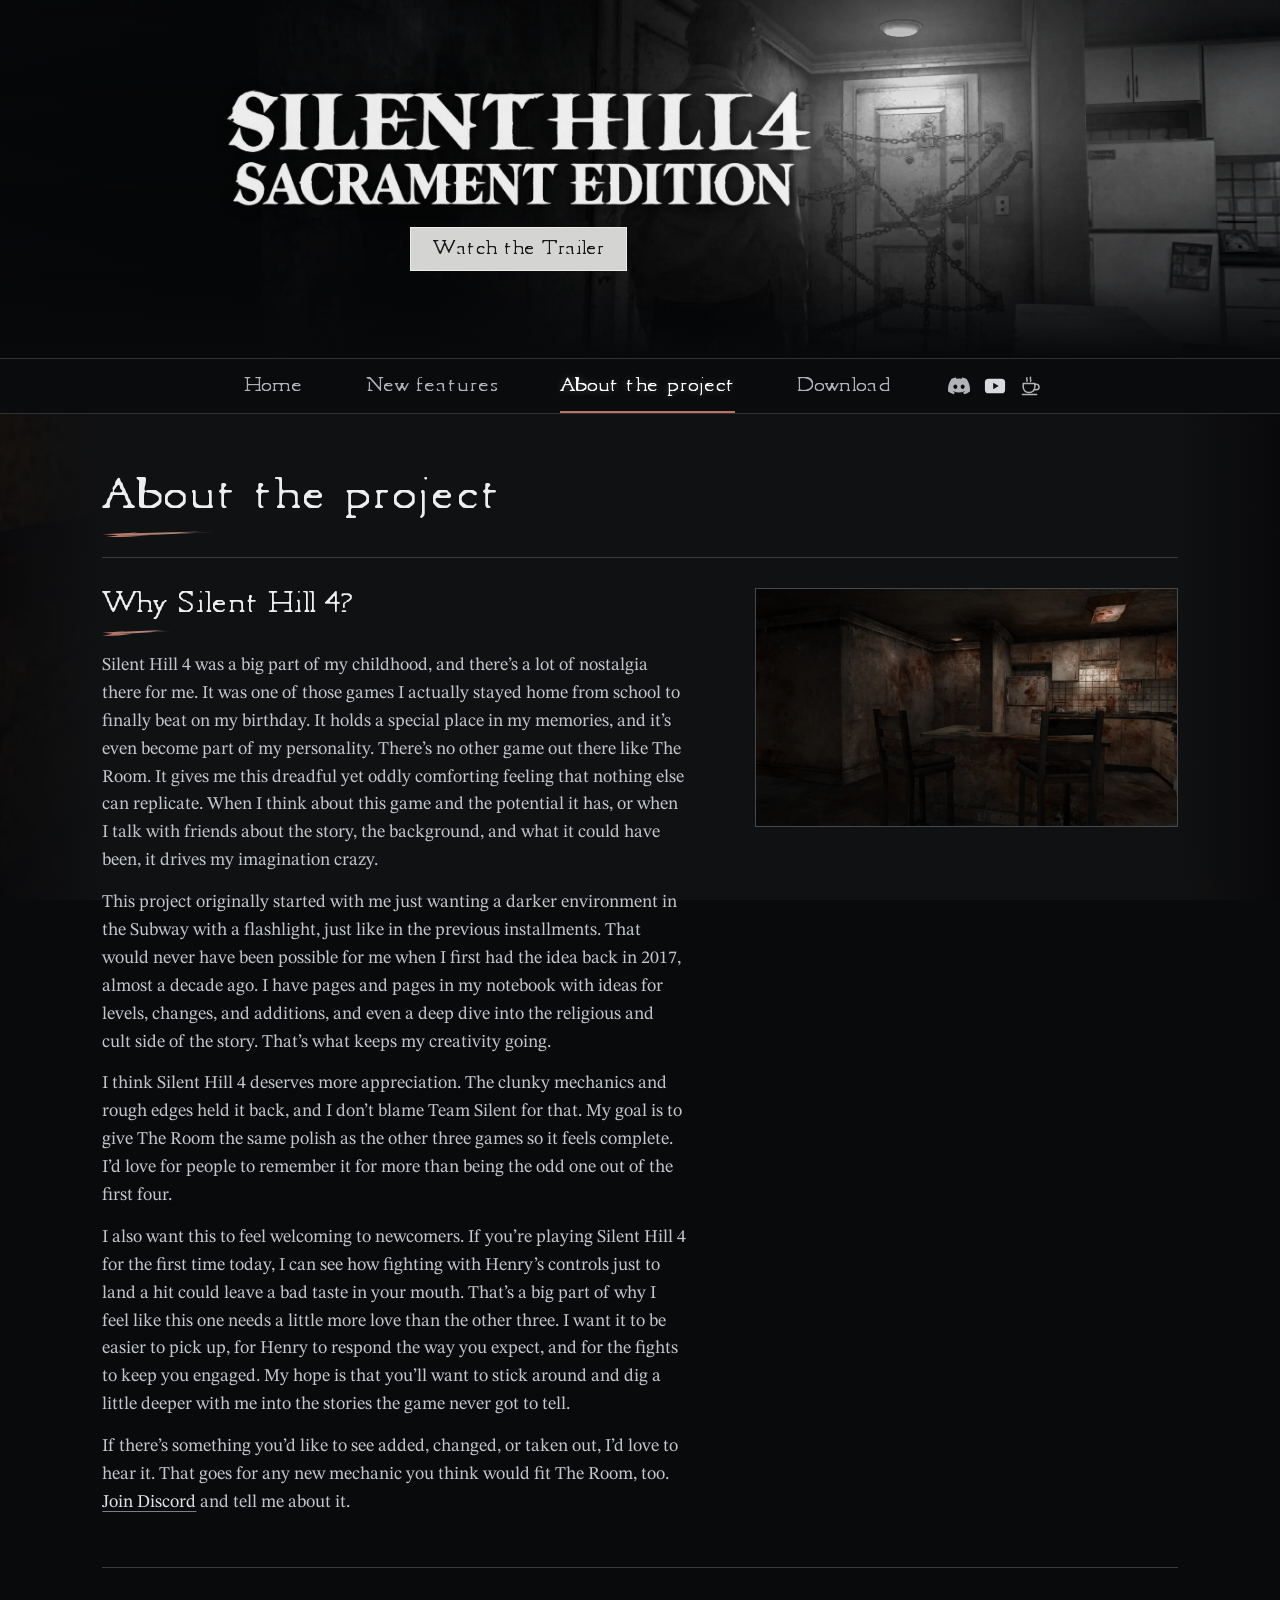
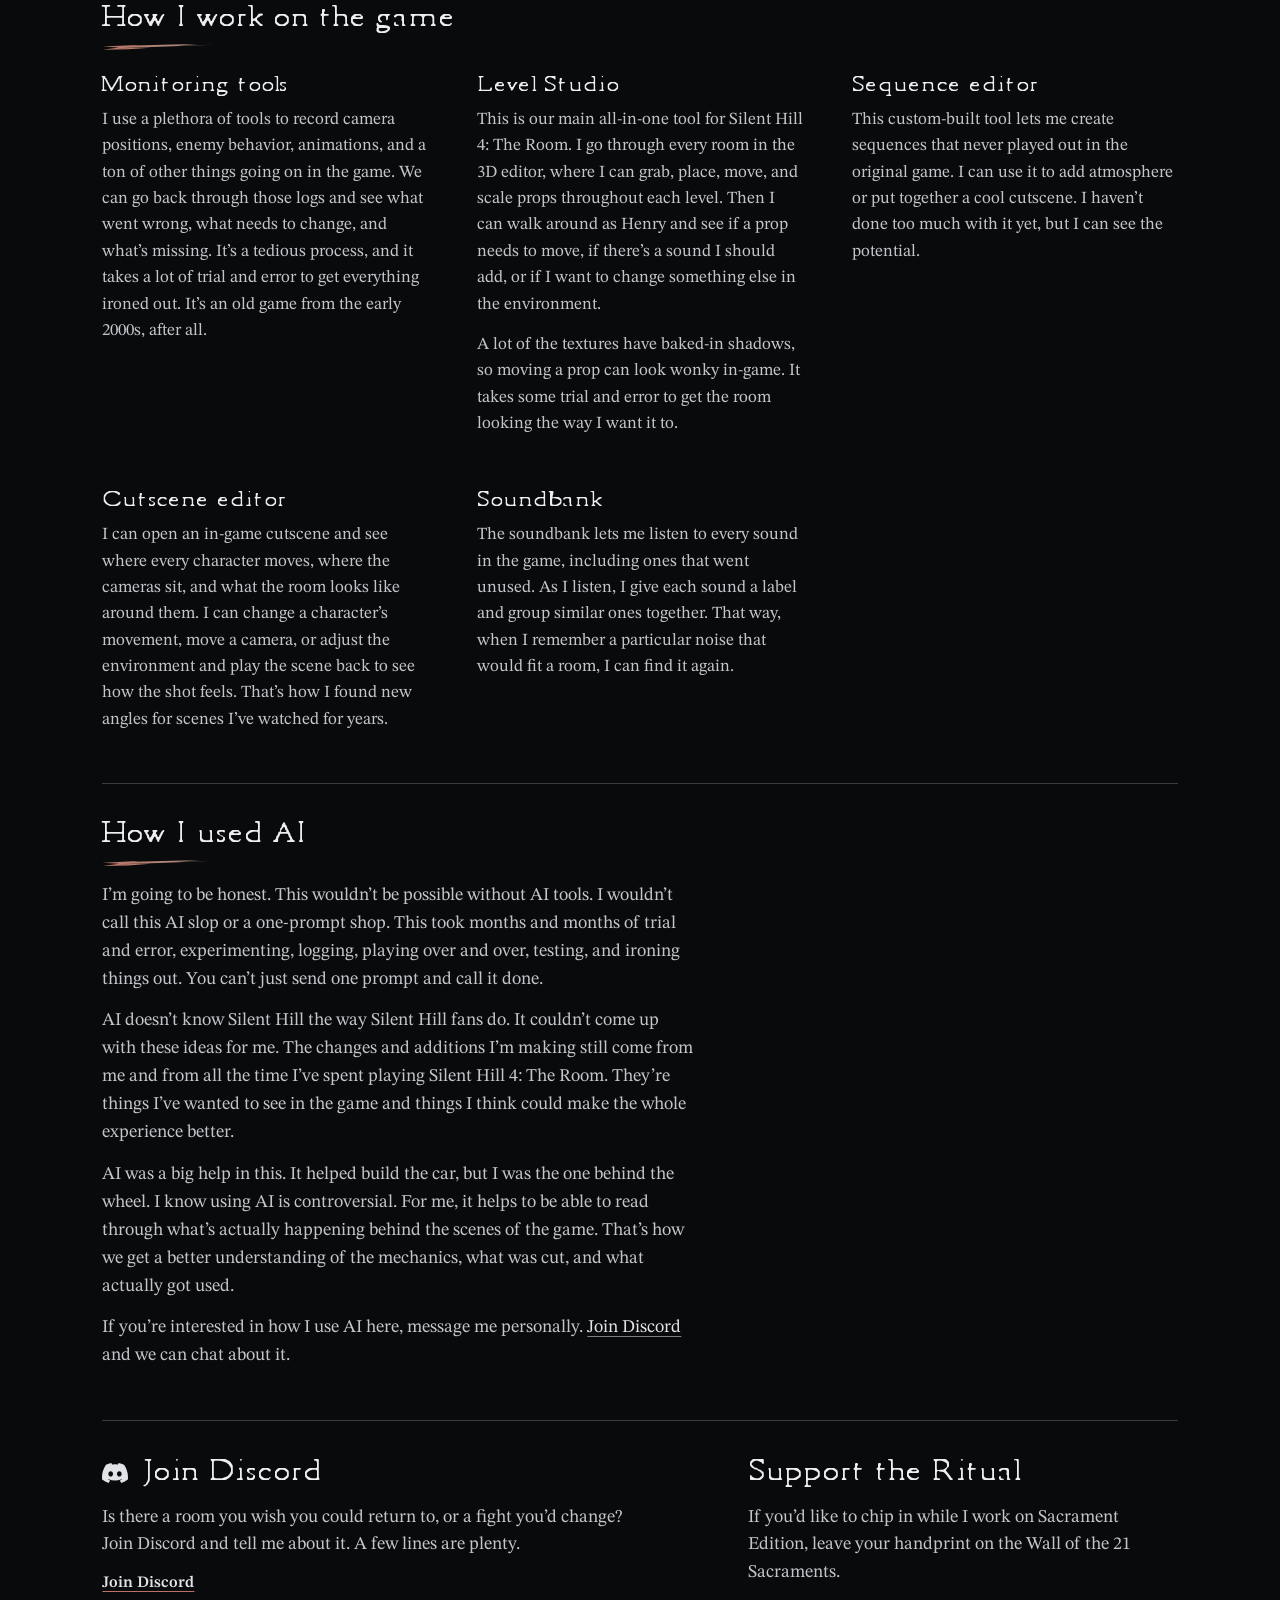
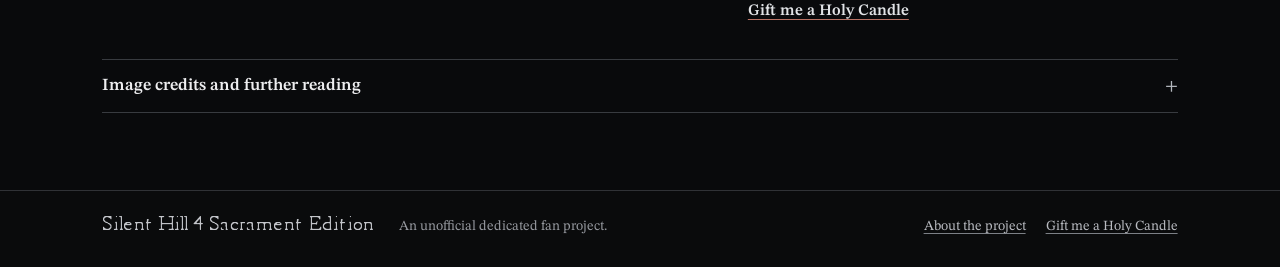
==== commit 134b2d39: "Expand the creator’s AI note and correct the camera heading" ====
--- a/about.html
+++ b/about.html
@@ -1,6 +1,13 @@
 <!doctype html>
 <html lang="en">
 <head>
+  <script async src="https://www.googletagmanager.com/gtag/js?id=G-GV2HJY738E"></script>
+  <script>
+    window.dataLayer = window.dataLayer || [];
+    function gtag(){dataLayer.push(arguments);}
+    gtag('js', new Date());
+    gtag('config', 'G-GV2HJY738E');
+  </script>
   <meta charset="utf-8">
   <meta name="viewport" content="width=device-width, initial-scale=1">
   <meta name="color-scheme" content="dark">
@@ -66,6 +73,7 @@
   </section>
   <section class="ai-note" id="how-i-used-ai"><h2>How I used AI</h2>
     <p>I’m going to be honest. This wouldn’t be possible without AI tools. I wouldn’t call this AI slop or a one-prompt shop. This took months and months of trial and error, experimenting, logging, playing over and over, testing, and ironing things out. You can’t just send one prompt and call it done.</p>
+    <p>AI doesn’t know Silent Hill the way Silent Hill fans do. It couldn’t come up with these ideas for me. The changes and additions I’m making still come from me and from all the time I’ve spent playing Silent Hill 4: The Room. They’re things I’ve wanted to see in the game and things I think could make the whole experience better.</p>
     <p>AI was a big help in this. It helped build the car, but I was the one behind the wheel. I know using AI is controversial. For me, it helps to be able to read through what’s actually happening behind the scenes of the game. That’s how we get a better understanding of the mechanics, what was cut, and what actually got used.</p>
     <p>If you’re interested in how I use AI here, message me personally. <a href="https://discord.gg/ubzuQQMsM7" target="_blank" rel="noopener">Join Discord</a> and we can chat about it.</p>
   </section>
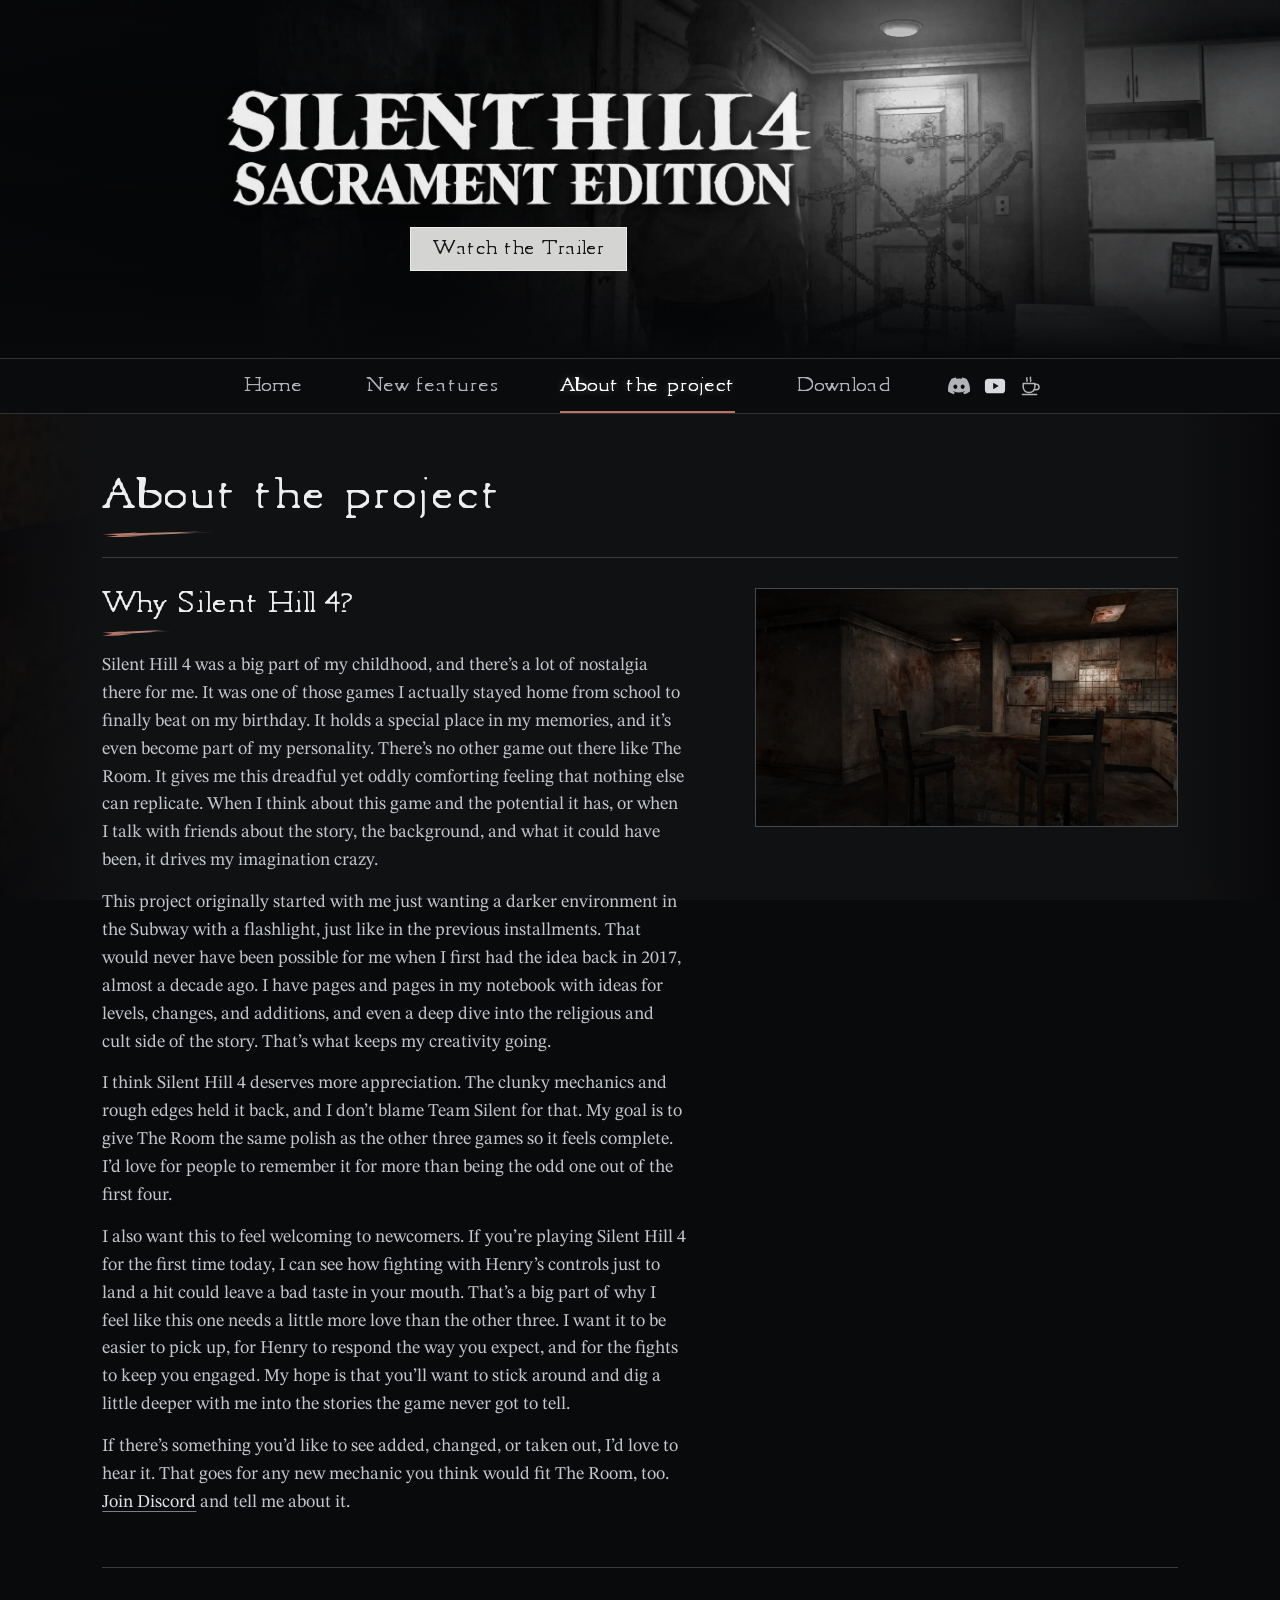
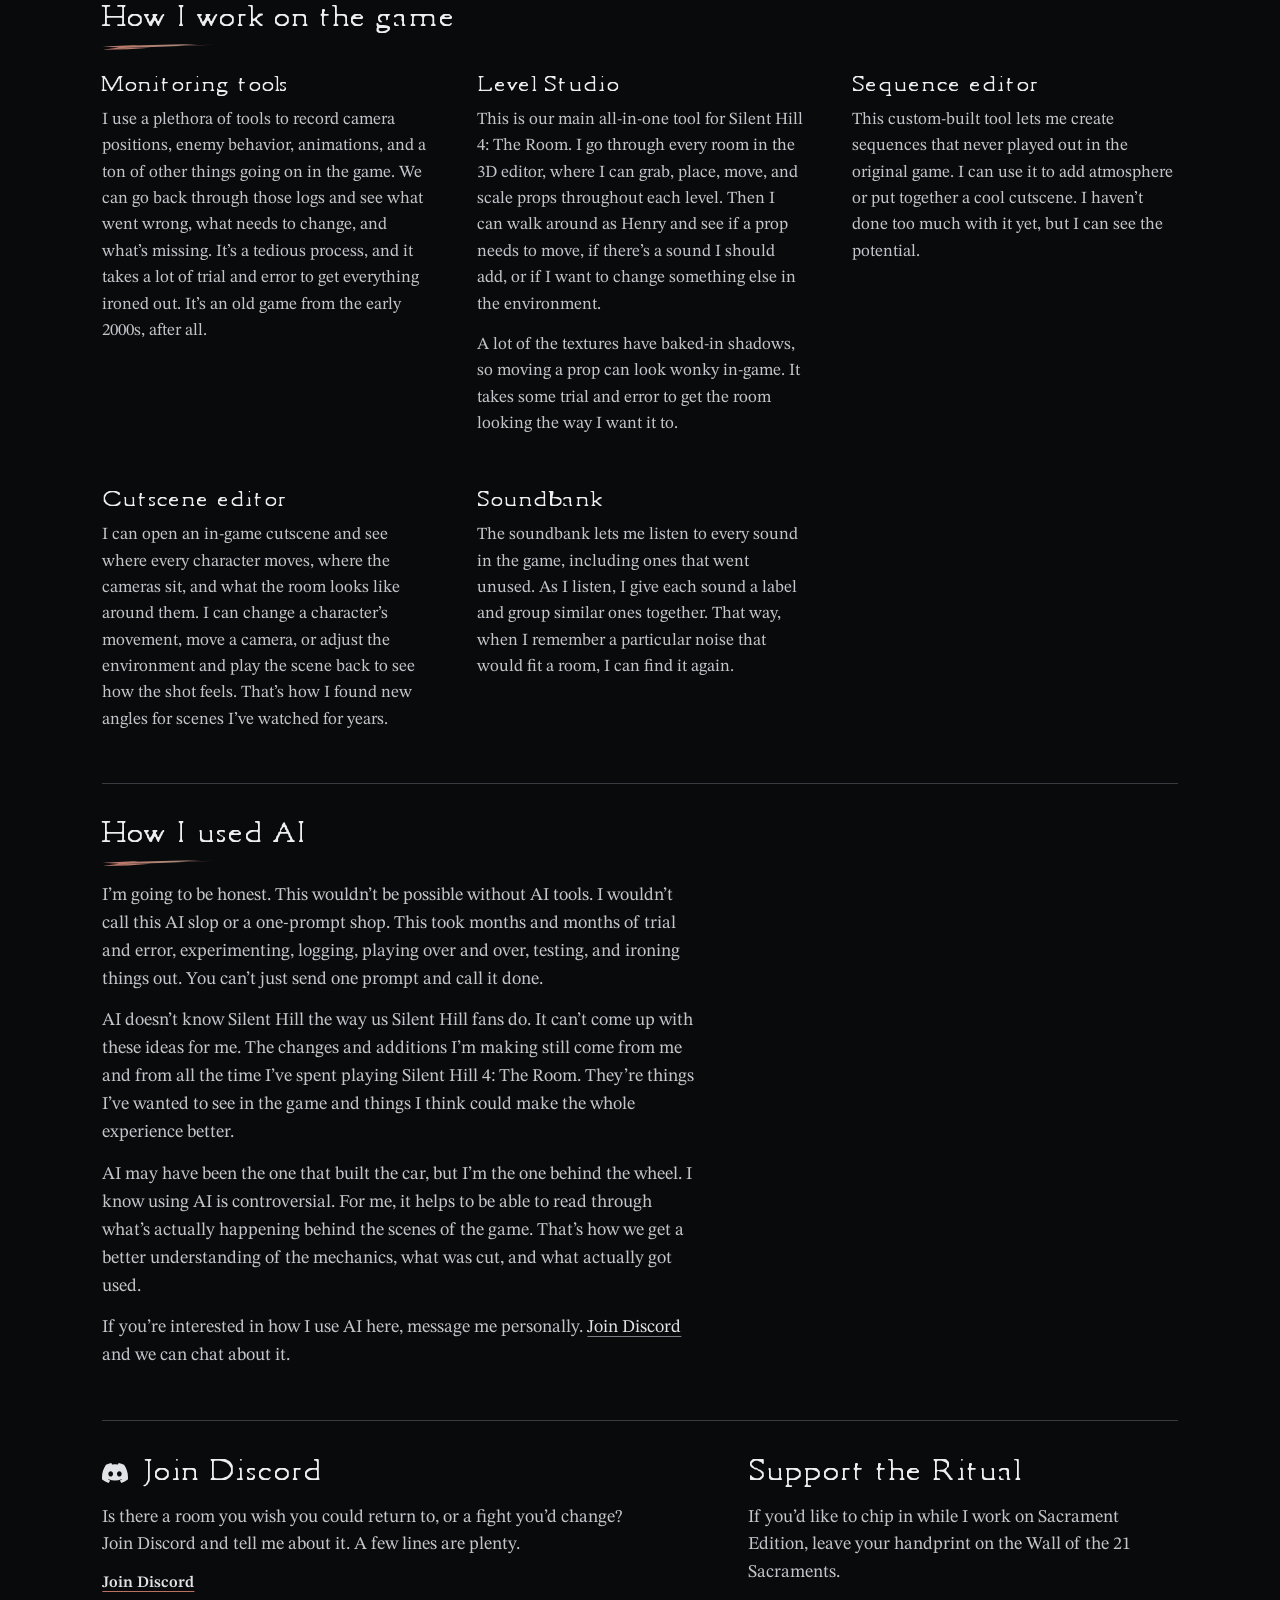
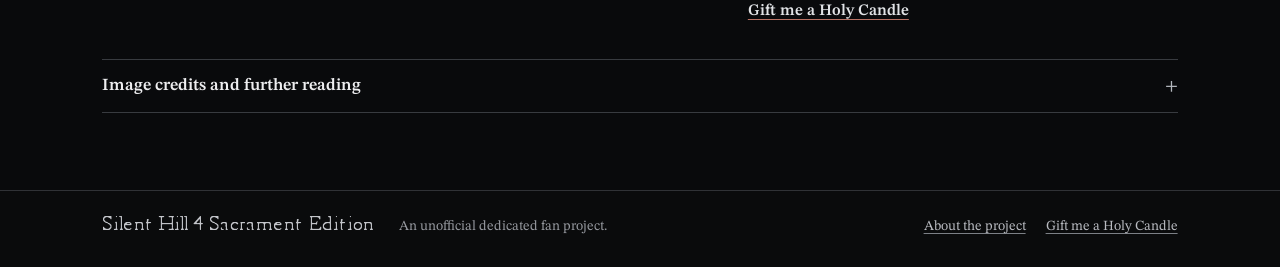
==== commit 34ad2266: "Update AI note in the creator voice" ====
--- a/about.html
+++ b/about.html
@@ -73,8 +73,8 @@
   </section>
   <section class="ai-note" id="how-i-used-ai"><h2>How I used AI</h2>
     <p>I’m going to be honest. This wouldn’t be possible without AI tools. I wouldn’t call this AI slop or a one-prompt shop. This took months and months of trial and error, experimenting, logging, playing over and over, testing, and ironing things out. You can’t just send one prompt and call it done.</p>
-    <p>AI doesn’t know Silent Hill the way Silent Hill fans do. It couldn’t come up with these ideas for me. The changes and additions I’m making still come from me and from all the time I’ve spent playing Silent Hill 4: The Room. They’re things I’ve wanted to see in the game and things I think could make the whole experience better.</p>
-    <p>AI was a big help in this. It helped build the car, but I was the one behind the wheel. I know using AI is controversial. For me, it helps to be able to read through what’s actually happening behind the scenes of the game. That’s how we get a better understanding of the mechanics, what was cut, and what actually got used.</p>
+    <p>AI doesn’t know Silent Hill the way us Silent Hill fans do. It can’t come up with these ideas for me. The changes and additions I’m making still come from me and from all the time I’ve spent playing Silent Hill 4: The Room. They’re things I’ve wanted to see in the game and things I think could make the whole experience better.</p>
+    <p>AI may have been the one that built the car, but I’m the one behind the wheel. I know using AI is controversial. For me, it helps to be able to read through what’s actually happening behind the scenes of the game. That’s how we get a better understanding of the mechanics, what was cut, and what actually got used.</p>
     <p>If you’re interested in how I use AI here, message me personally. <a href="https://discord.gg/ubzuQQMsM7" target="_blank" rel="noopener">Join Discord</a> and we can chat about it.</p>
   </section>
   <div class="community">
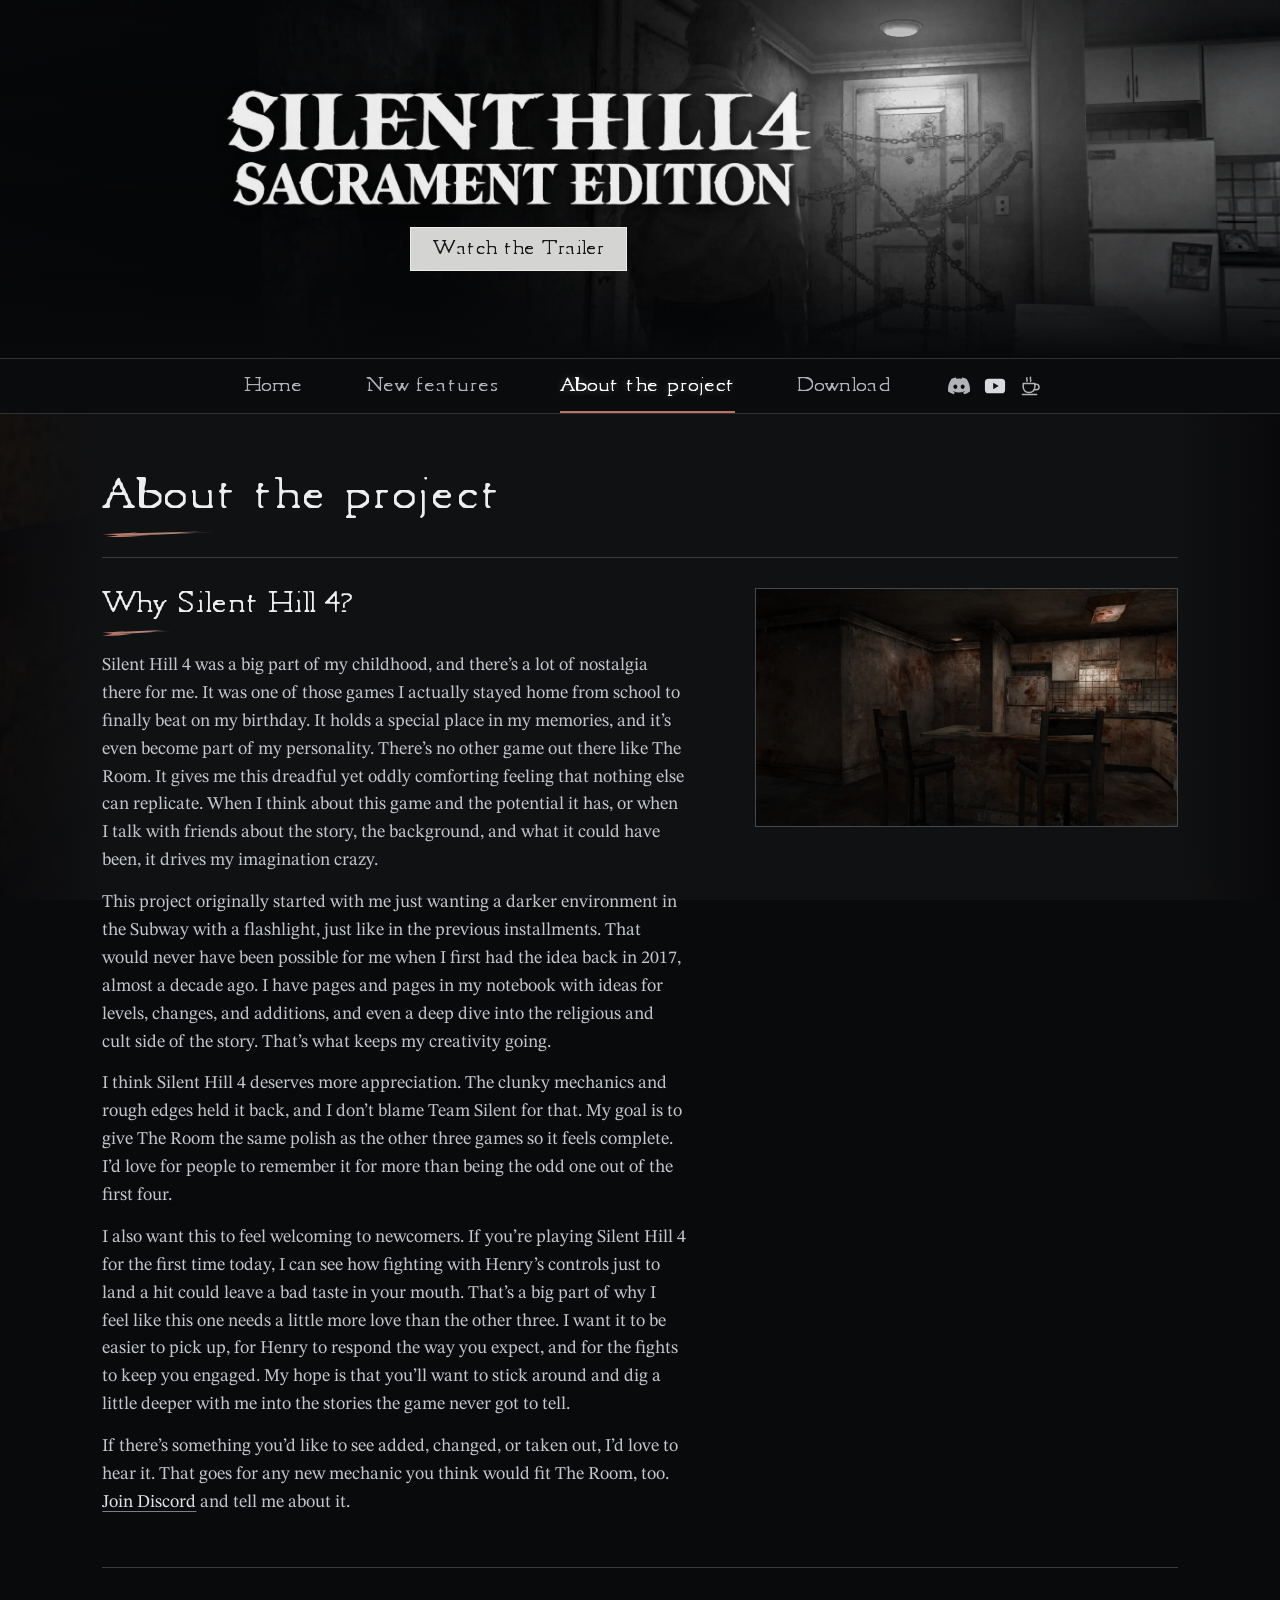
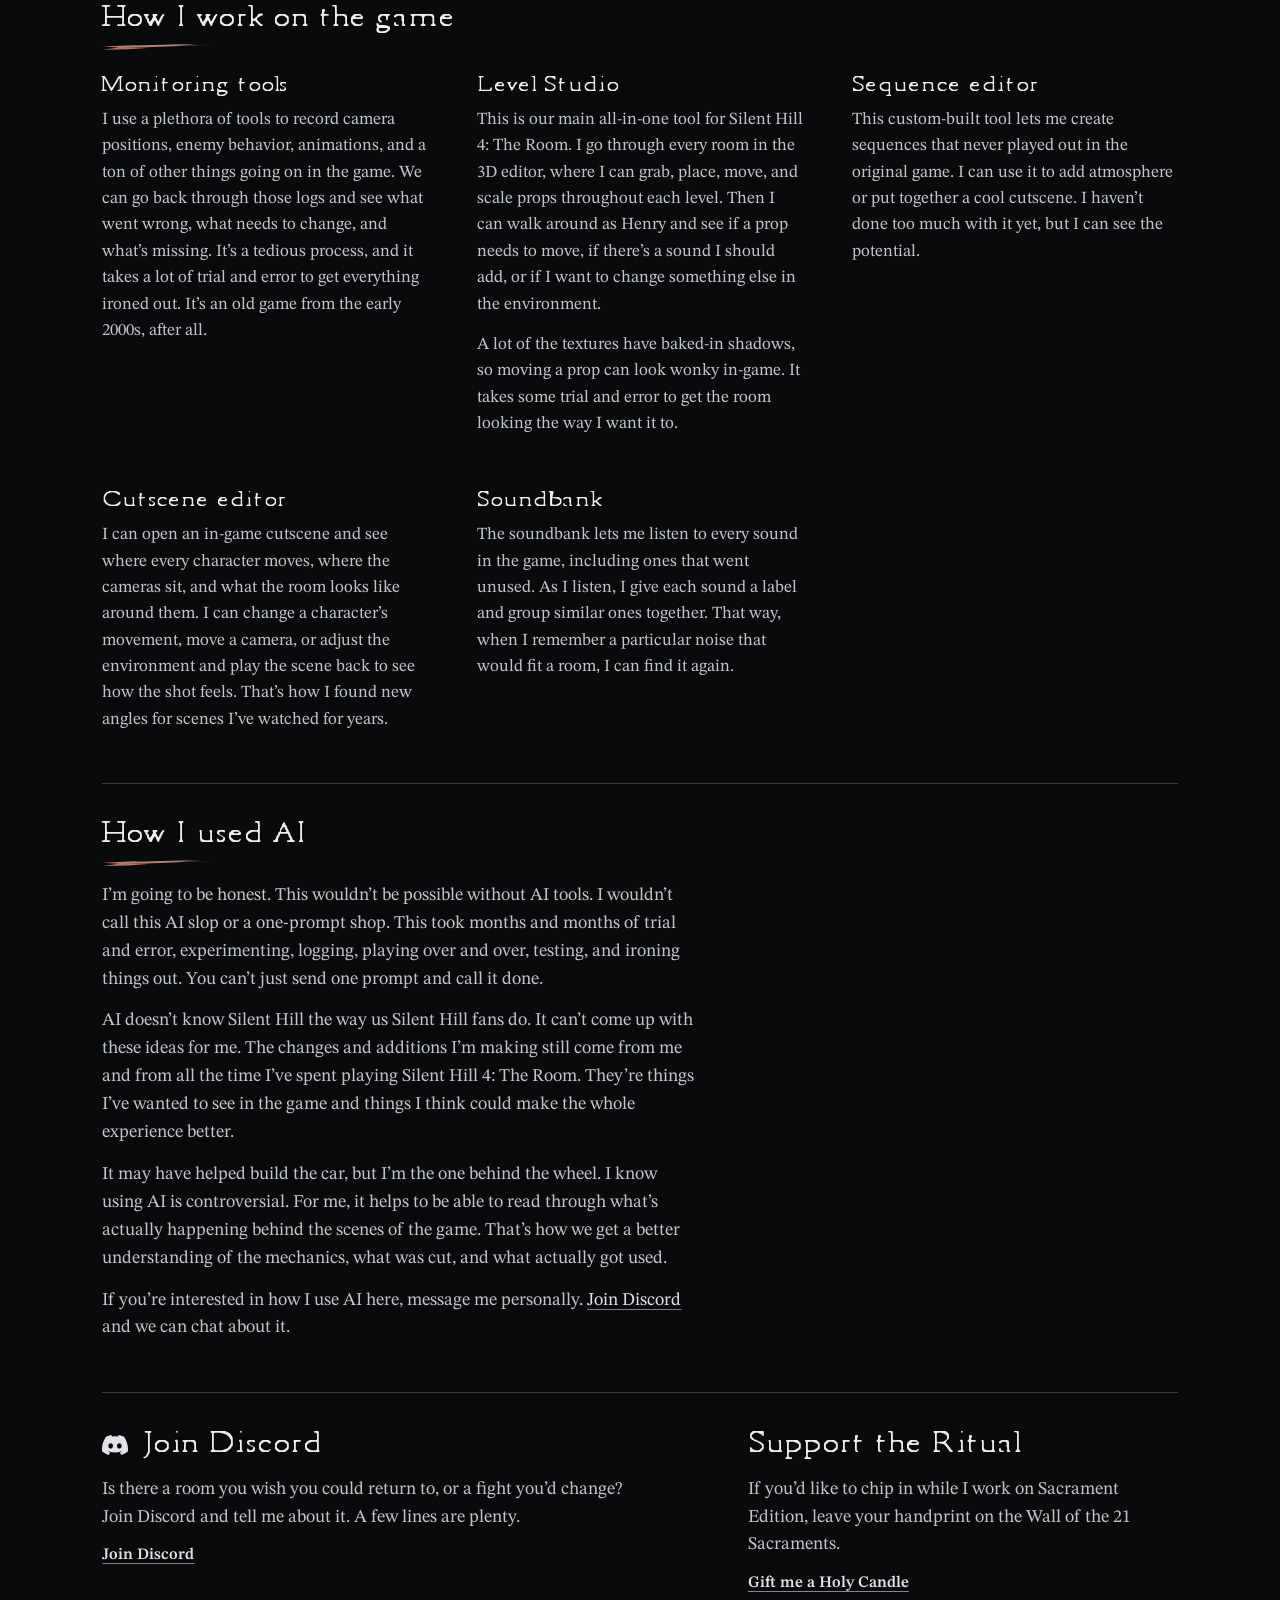
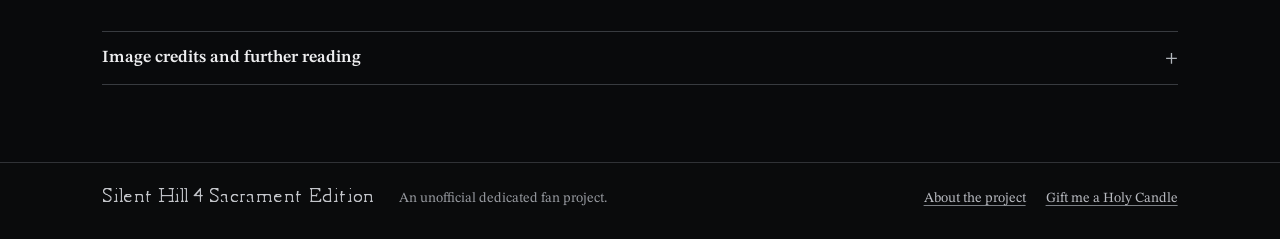
==== commit 175c8e88: "Refine the behind-the-wheel sentence" ====
--- a/about.html
+++ b/about.html
@@ -74,7 +74,7 @@
   <section class="ai-note" id="how-i-used-ai"><h2>How I used AI</h2>
     <p>I’m going to be honest. This wouldn’t be possible without AI tools. I wouldn’t call this AI slop or a one-prompt shop. This took months and months of trial and error, experimenting, logging, playing over and over, testing, and ironing things out. You can’t just send one prompt and call it done.</p>
     <p>AI doesn’t know Silent Hill the way us Silent Hill fans do. It can’t come up with these ideas for me. The changes and additions I’m making still come from me and from all the time I’ve spent playing Silent Hill 4: The Room. They’re things I’ve wanted to see in the game and things I think could make the whole experience better.</p>
-    <p>AI may have been the one that built the car, but I’m the one behind the wheel. I know using AI is controversial. For me, it helps to be able to read through what’s actually happening behind the scenes of the game. That’s how we get a better understanding of the mechanics, what was cut, and what actually got used.</p>
+    <p>It may have helped build the car, but I’m the one behind the wheel. I know using AI is controversial. For me, it helps to be able to read through what’s actually happening behind the scenes of the game. That’s how we get a better understanding of the mechanics, what was cut, and what actually got used.</p>
     <p>If you’re interested in how I use AI here, message me personally. <a href="https://discord.gg/ubzuQQMsM7" target="_blank" rel="noopener">Join Discord</a> and we can chat about it.</p>
   </section>
   <div class="community">
